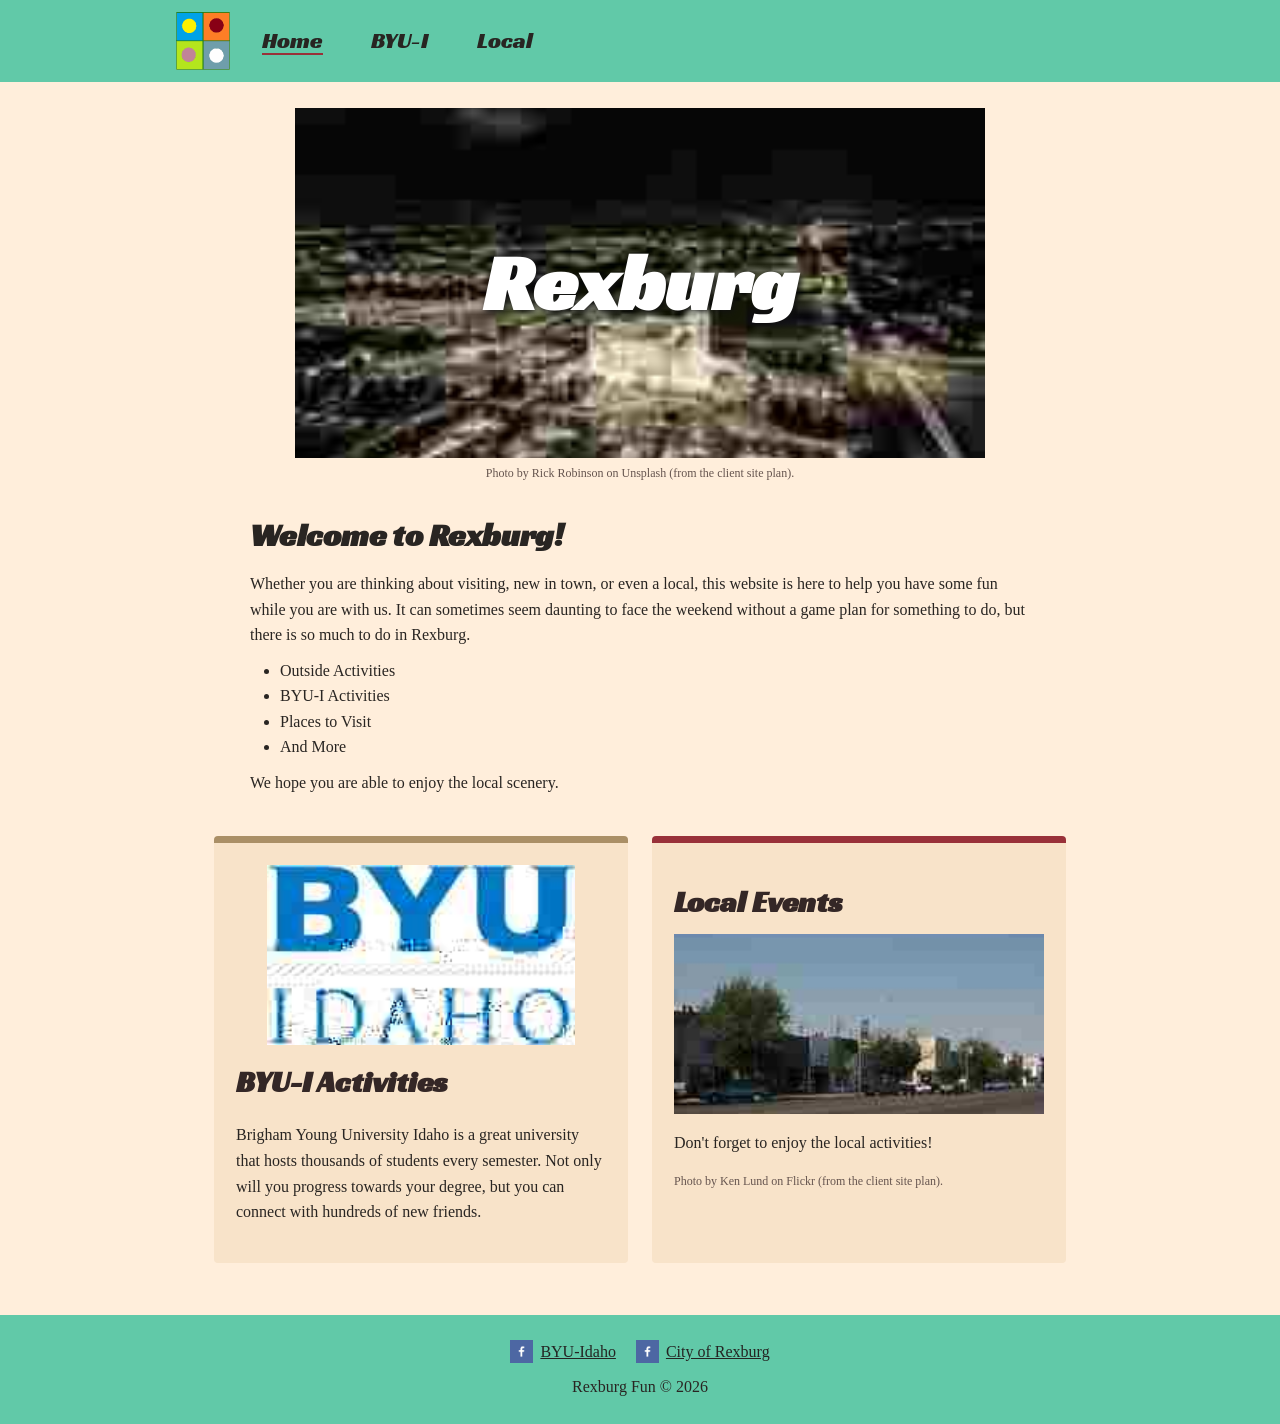
==== prall/index.html @ d76f81bf "Build Rexburg Fun homepage and linked pages from client site plan" ====
<!DOCTYPE html>
<html lang="en">
<head><meta charset="UTF-8"><meta name="viewport" content="width=device-width, initial-scale=1.0"><meta name="description" content="Find fun things to do in Rexburg, Idaho, including BYU-Idaho activities and local events."><title>Home | Rexburg Fun</title><link rel="stylesheet" href="styles.css"></head>
<body><header><nav class="navigation" aria-label="Main navigation">
  <a class="logo-link" href="index.html" aria-label="Rexburg Fun home"><img src="images/logo.png" alt="Rexburg Fun four-color logo" class="logo"></a>
  <div class="nav-links">
  <a href="index.html" aria-current="page">Home</a>
  <a href="byui.html">BYU-I</a>
  <a href="local.html">Local</a></div>
</nav></header><main>
  <section class="hero" aria-label="Rexburg at night">
    <img src="images/rexburg-night.jpg" alt="Rexburg Idaho Temple and city lights at night" width="220" height="165">
    <h1><a href="https://www.rexburg.org/" target="_blank" rel="noopener noreferrer">Rexburg</a></h1>
  </section>
  <p class="photo-credit centered">Photo by Rick Robinson on Unsplash (from the client site plan).</p>
  <section class="welcome">
    <h2>Welcome to Rexburg!</h2>
    <p>Whether you are thinking about visiting, new in town, or even a local, this website is here to help you have some fun while you are with us. It can sometimes seem daunting to face the weekend without a game plan for something to do, but there is so much to do in Rexburg.</p>
    <ul><li>Outside Activities</li><li>BYU-I Activities</li><li>Places to Visit</li><li>And More</li></ul>
    <p>We hope you are able to enjoy the local scenery.</p>
  </section>
  <section class="feature-grid" aria-label="Explore activities">
    <article class="feature feature-byui">
      <a href="https://www.byui.edu/calendar/" target="_blank" rel="noopener noreferrer" class="feature-image-link"><img src="images/byui-logo.jpg" alt="Brigham Young University-Idaho logo" width="200" height="117"></a>
      <h2><a href="byui.html">BYU-I Activities</a></h2>
      <p>Brigham Young University Idaho is a great university that hosts thousands of students every semester. Not only will you progress towards your degree, but you can connect with hundreds of new friends.</p>
    </article>
    <article class="feature feature-local">
      <h2><a href="local.html">Local Events</a></h2>
      <a href="local.html" class="feature-image-link"><img src="images/rexburg-downtown.jpg" alt="Downtown Rexburg shops and street" width="230" height="173"></a>
      <p>Don't forget to enjoy the local activities!</p>
      <p class="photo-credit">Photo by Ken Lund on Flickr (from the client site plan).</p>
    </article>
  </section></main><footer><div class="footer-social">
  <a href="https://www.facebook.com/BYUID/" target="_blank" rel="noopener noreferrer"><img src="images/facebook-icon.png" alt="">BYU-Idaho</a>
  <a href="https://www.facebook.com/CityofRexburg/" target="_blank" rel="noopener noreferrer"><img src="images/facebook-icon.png" alt="">City of Rexburg</a>
</div><p>Rexburg Fun &copy; 2026</p></footer></body></html>
---- prall/styles.css ----
@import url('https://fonts.googleapis.com/css2?family=Racing+Sans+One&display=swap');
:root { --primary:#FFEEDB; --secondary:#AA8F66; --accent-one:#61C9A8; --accent-two:#993139; }
* { box-sizing:border-box; }
body { margin:0; background:var(--primary); color:#292522; font-family:Georgia,serif; line-height:1.6; }
h1,h2,nav { font-family:'Racing Sans One',Georgia,serif; }
a { color:#76272e; } a:hover { text-decoration:underline; }
a:focus-visible { outline:3px solid #993139; outline-offset:3px; }
header,footer { background:var(--accent-one); }
.navigation { max-width:980px; margin:auto; min-height:82px; display:flex; align-items:center; gap:30px; padding:10px 24px; }
.logo { width:58px; height:58px; object-fit:contain; display:block; }
.nav-links { display:flex; gap:48px; flex-wrap:wrap; }
.nav-links a { color:#282522; font-size:1.45rem; text-decoration:none; }
.nav-links a:hover,.nav-links a[aria-current=page] { text-decoration:underline; text-decoration-color:var(--accent-two); text-underline-offset:5px; }
main { max-width:900px; margin:auto; padding:26px 24px 52px; }
.hero { position:relative; max-width:690px; margin:0 auto; }
.hero img { width:100%; height:350px; display:block; object-fit:cover; }
.hero h1 { position:absolute; inset:0; margin:0; display:flex; align-items:center; justify-content:center; font-size:clamp(3rem,8vw,5rem); text-shadow:2px 2px 7px #111; }
.hero h1 a { color:#fff; text-decoration:none; } .hero h1 a:hover { text-decoration:underline; }
.photo-credit { font-size:.75rem; color:#66554f; }
.photo-credit.centered { text-align:center; margin:6px auto 25px; }
.welcome { max-width:780px; margin:18px auto 40px; }
.welcome h2 { font-size:2rem; margin-bottom:8px; }
.welcome p { margin:10px 0; }
.welcome ul { margin:10px 0; padding-left:30px; }
.feature-grid { display:grid; grid-template-columns:1fr 1fr; gap:24px; align-items:stretch; }
.feature { padding:22px; background:#f8e3c9; border-radius:4px; }
.feature-byui { border-top:7px solid var(--secondary); }
.feature-local { border-top:7px solid var(--accent-two); }
.feature h2 { margin:13px 0 8px; font-size:1.9rem; }
.feature h2 a { color:#342726; text-decoration:none; } .feature h2 a:hover { text-decoration:underline; }
.feature img { display:block; width:100%; height:180px; object-fit:contain; }
.feature-local img { object-fit:cover; }
.feature .photo-credit { margin:10px 0 0; }
.page-title { font-size:clamp(2rem,6vw,3rem); margin:10px 0 15px; text-align:center; }
.intro { font-size:1.05rem; }
.events-table { border-collapse:collapse; width:min(600px,100%); margin:25px auto 35px; }
.events-table caption { font-size:.9rem; margin-bottom:8px; color:#554b43; }
.events-table th,.events-table td { border:1px solid #968b7e; padding:9px 12px; text-align:left; }
.events-table th { background:var(--secondary); }
.events-table td { background:#fffaf3; }
.activity-grid { display:grid; grid-template-columns:1fr 1fr; gap:20px; margin-top:25px; }
.activity-card { padding:18px 22px; border-radius:3px; }
.activity-card:first-child { grid-column:2; }
.activity-card:nth-child(2) { grid-row:2; }
.activity-card:nth-child(3) { grid-column:2; grid-row:2; }
.activity-card h2 { margin-top:0; }
.accent-two { border-top:7px solid var(--accent-two); background:#f5d8d7; }
.accent-one { border-top:7px solid var(--accent-one); background:#d6f2e9; }
.crossroads,.idaho-falls { display:flex; gap:22px; align-items:center; background:#e2d1b5; margin-top:28px; padding:18px; }
.crossroads img,.idaho-falls img { width:180px; max-width:40%; object-fit:contain; }
.local-grid { display:grid; grid-template-columns:1fr 1fr; gap:25px; margin:26px 0; }
.local-grid h2,.food-section h2 { margin:0 0 7px; }
.plain-list { list-style:none; margin:0; padding:0; }
.food-section { padding:18px; background:#f8e3c9; }
.food-columns { display:grid; grid-template-columns:1fr 1fr; gap:18px; }
.idaho-falls { background:#d6f2e9; }
footer { padding:24px; text-align:center; }
.footer-social { display:flex; justify-content:center; flex-wrap:wrap; gap:20px; }
.footer-social a { display:flex; align-items:center; gap:7px; color:#242422; }
.footer-social img { width:23px; height:23px; object-fit:contain; }
footer p { margin:10px 0 0; }
@media(max-width:600px) {
 .navigation { flex-direction:column; gap:5px; }
 .nav-links { justify-content:center; gap:28px; }
 .feature-grid,.activity-grid,.local-grid,.food-columns { grid-template-columns:1fr; }
 .activity-card:first-child,.activity-card:nth-child(2),.activity-card:nth-child(3) { grid-column:auto; grid-row:auto; }
 .hero img { height:230px; }
 .crossroads,.idaho-falls { flex-direction:column; }
 .crossroads img,.idaho-falls img { max-width:100%; }
}
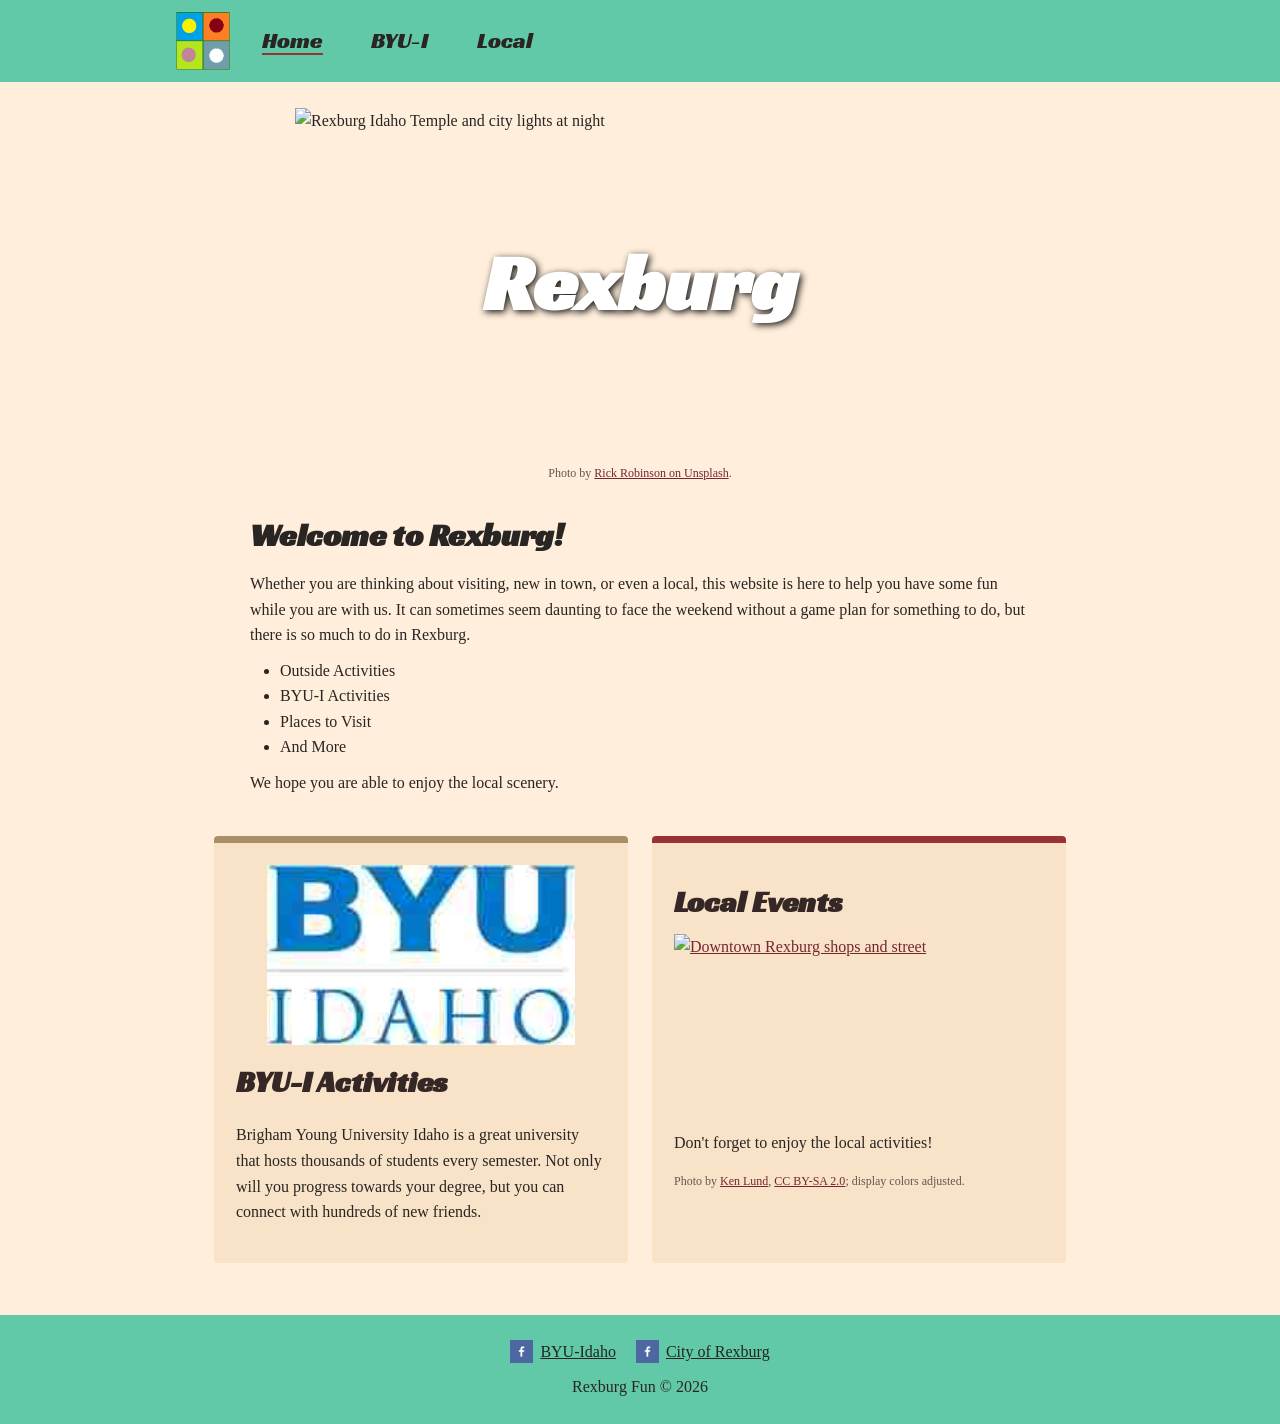
==== commit f8f1861b: "Use crisp original photos and improve visual presentation on Rexburg Fun" ====
--- a/prall/index.html
+++ b/prall/index.html
@@ -9,10 +9,10 @@
   <a href="local.html">Local</a></div>
 </nav></header><main>
   <section class="hero" aria-label="Rexburg at night">
-    <img src="images/rexburg-night.jpg" alt="Rexburg Idaho Temple and city lights at night" width="220" height="165">
+    <img src="https://images.unsplash.com/photo-1679323215742-609e6453a343?auto=format&fit=crop&w=1600&q=86" alt="Rexburg Idaho Temple and city lights at night" width="220" height="165">
     <h1><a href="https://www.rexburg.org/" target="_blank" rel="noopener noreferrer">Rexburg</a></h1>
   </section>
-  <p class="photo-credit centered">Photo by Rick Robinson on Unsplash (from the client site plan).</p>
+  <p class="photo-credit centered">Photo by <a href="https://unsplash.com/photos/an-aerial-view-of-a-city-at-night-95M9KXPsAkI" target="_blank" rel="noopener noreferrer">Rick Robinson on Unsplash</a>.</p>
   <section class="welcome">
     <h2>Welcome to Rexburg!</h2>
     <p>Whether you are thinking about visiting, new in town, or even a local, this website is here to help you have some fun while you are with us. It can sometimes seem daunting to face the weekend without a game plan for something to do, but there is so much to do in Rexburg.</p>
@@ -27,9 +27,9 @@
     </article>
     <article class="feature feature-local">
       <h2><a href="local.html">Local Events</a></h2>
-      <a href="local.html" class="feature-image-link"><img src="images/rexburg-downtown.jpg" alt="Downtown Rexburg shops and street" width="230" height="173"></a>
+      <a href="local.html" class="feature-image-link"><img src="https://upload.wikimedia.org/wikipedia/commons/e/ea/Rexburg%2C_Idaho_%281164625661%29.jpg" alt="Downtown Rexburg shops and street" width="230" height="173"></a>
       <p>Don't forget to enjoy the local activities!</p>
-      <p class="photo-credit">Photo by Ken Lund on Flickr (from the client site plan).</p>
+      <p class="photo-credit">Photo by <a href="https://commons.wikimedia.org/wiki/File:Rexburg,_Idaho_(1164625661).jpg" target="_blank" rel="noopener noreferrer">Ken Lund</a>, <a href="https://creativecommons.org/licenses/by-sa/2.0/" target="_blank" rel="noopener noreferrer">CC BY-SA 2.0</a>; display colors adjusted.</p>
     </article>
   </section></main><footer><div class="footer-social">
   <a href="https://www.facebook.com/BYUID/" target="_blank" rel="noopener noreferrer"><img src="images/facebook-icon.png" alt="">BYU-Idaho</a>
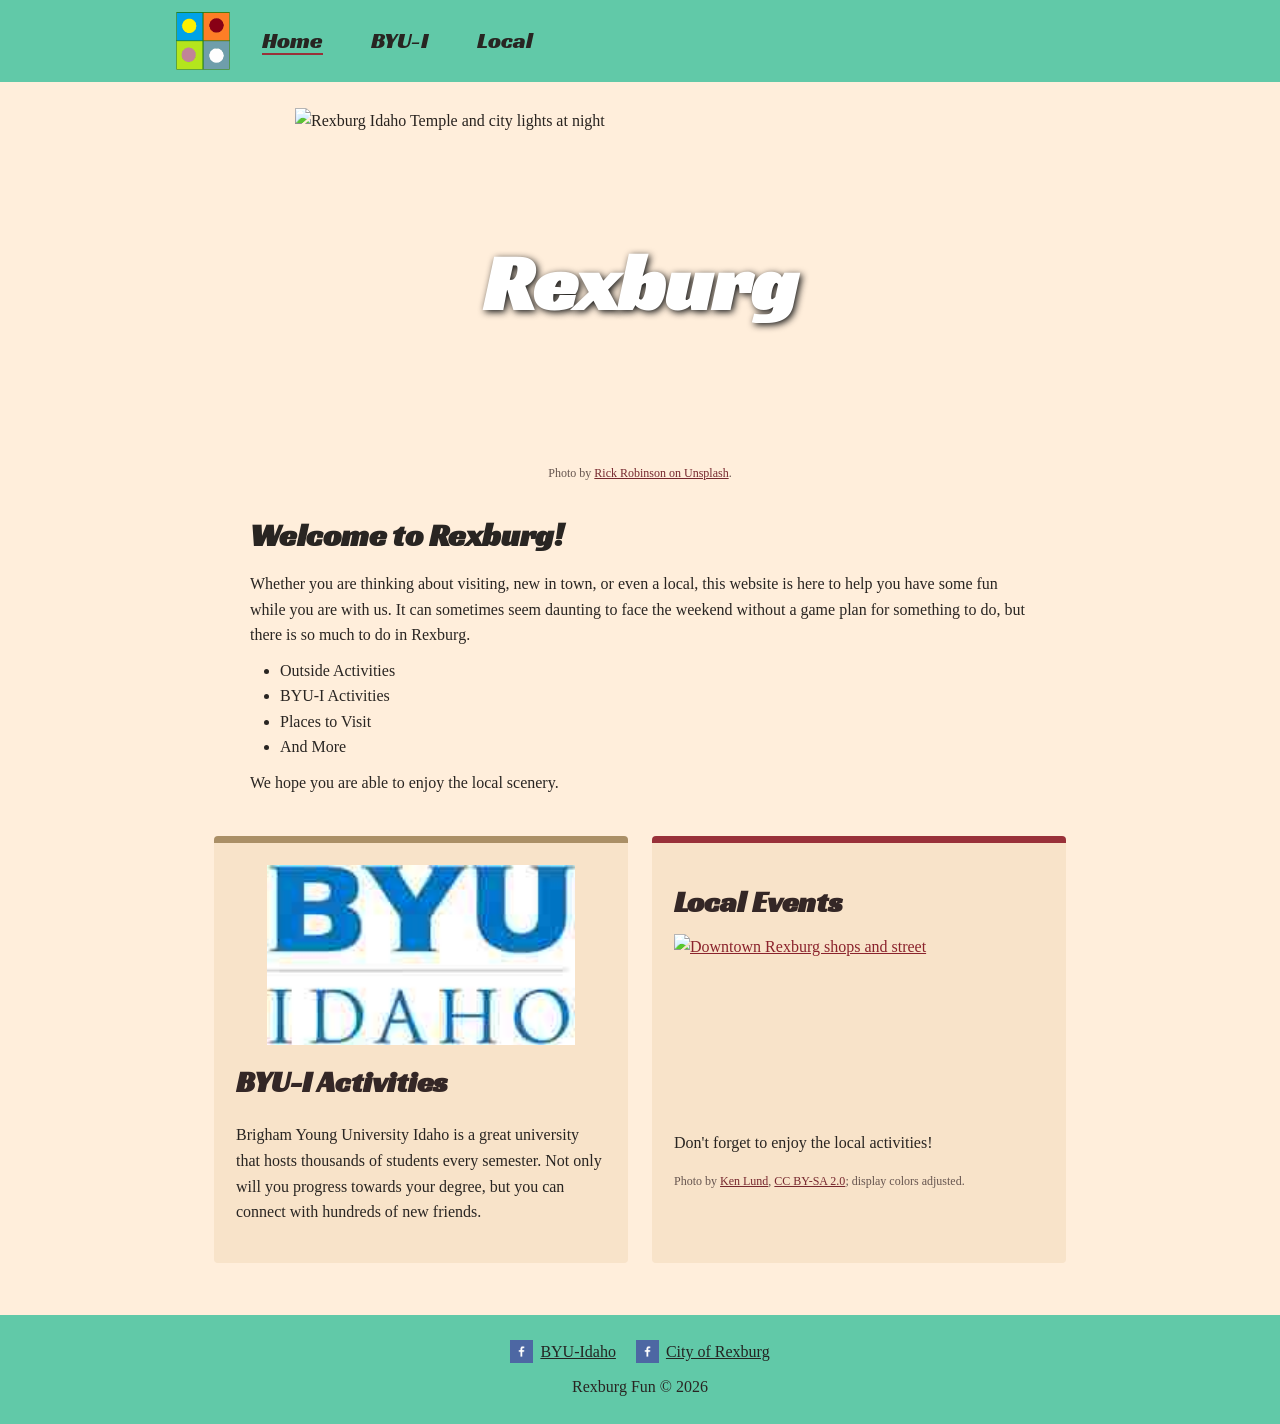
==== commit 30897ac7: "Finalize photo URLs and attribution for client website" ====
--- a/prall/index.html
+++ b/prall/index.html
@@ -9,7 +9,7 @@
   <a href="local.html">Local</a></div>
 </nav></header><main>
   <section class="hero" aria-label="Rexburg at night">
-    <img src="https://images.unsplash.com/photo-1679323215742-609e6453a343?auto=format&fit=crop&w=1600&q=86" alt="Rexburg Idaho Temple and city lights at night" width="220" height="165">
+    <img src="https://images.unsplash.com/photo-1679323215742-609e6453a343?auto=format&amp;fit=crop&amp;w=1600&amp;q=86" alt="Rexburg Idaho Temple and city lights at night" width="220" height="165">
     <h1><a href="https://www.rexburg.org/" target="_blank" rel="noopener noreferrer">Rexburg</a></h1>
   </section>
   <p class="photo-credit centered">Photo by <a href="https://unsplash.com/photos/an-aerial-view-of-a-city-at-night-95M9KXPsAkI" target="_blank" rel="noopener noreferrer">Rick Robinson on Unsplash</a>.</p>
--- a/prall/styles.css
+++ b/prall/styles.css
@@ -67,4 +67,7 @@
  .hero img { height:230px; }
  .crossroads,.idaho-falls { flex-direction:column; }
  .crossroads img,.idaho-falls img { max-width:100%; }
-}+}
+/* Sharper original-resolution photos with gentle in-browser corrections */
+.hero img { filter:brightness(1.09) contrast(1.06) saturate(1.05); object-position:center 57%; }
+.feature-local img,.idaho-falls img { filter:brightness(1.10) contrast(1.06) saturate(1.13); }
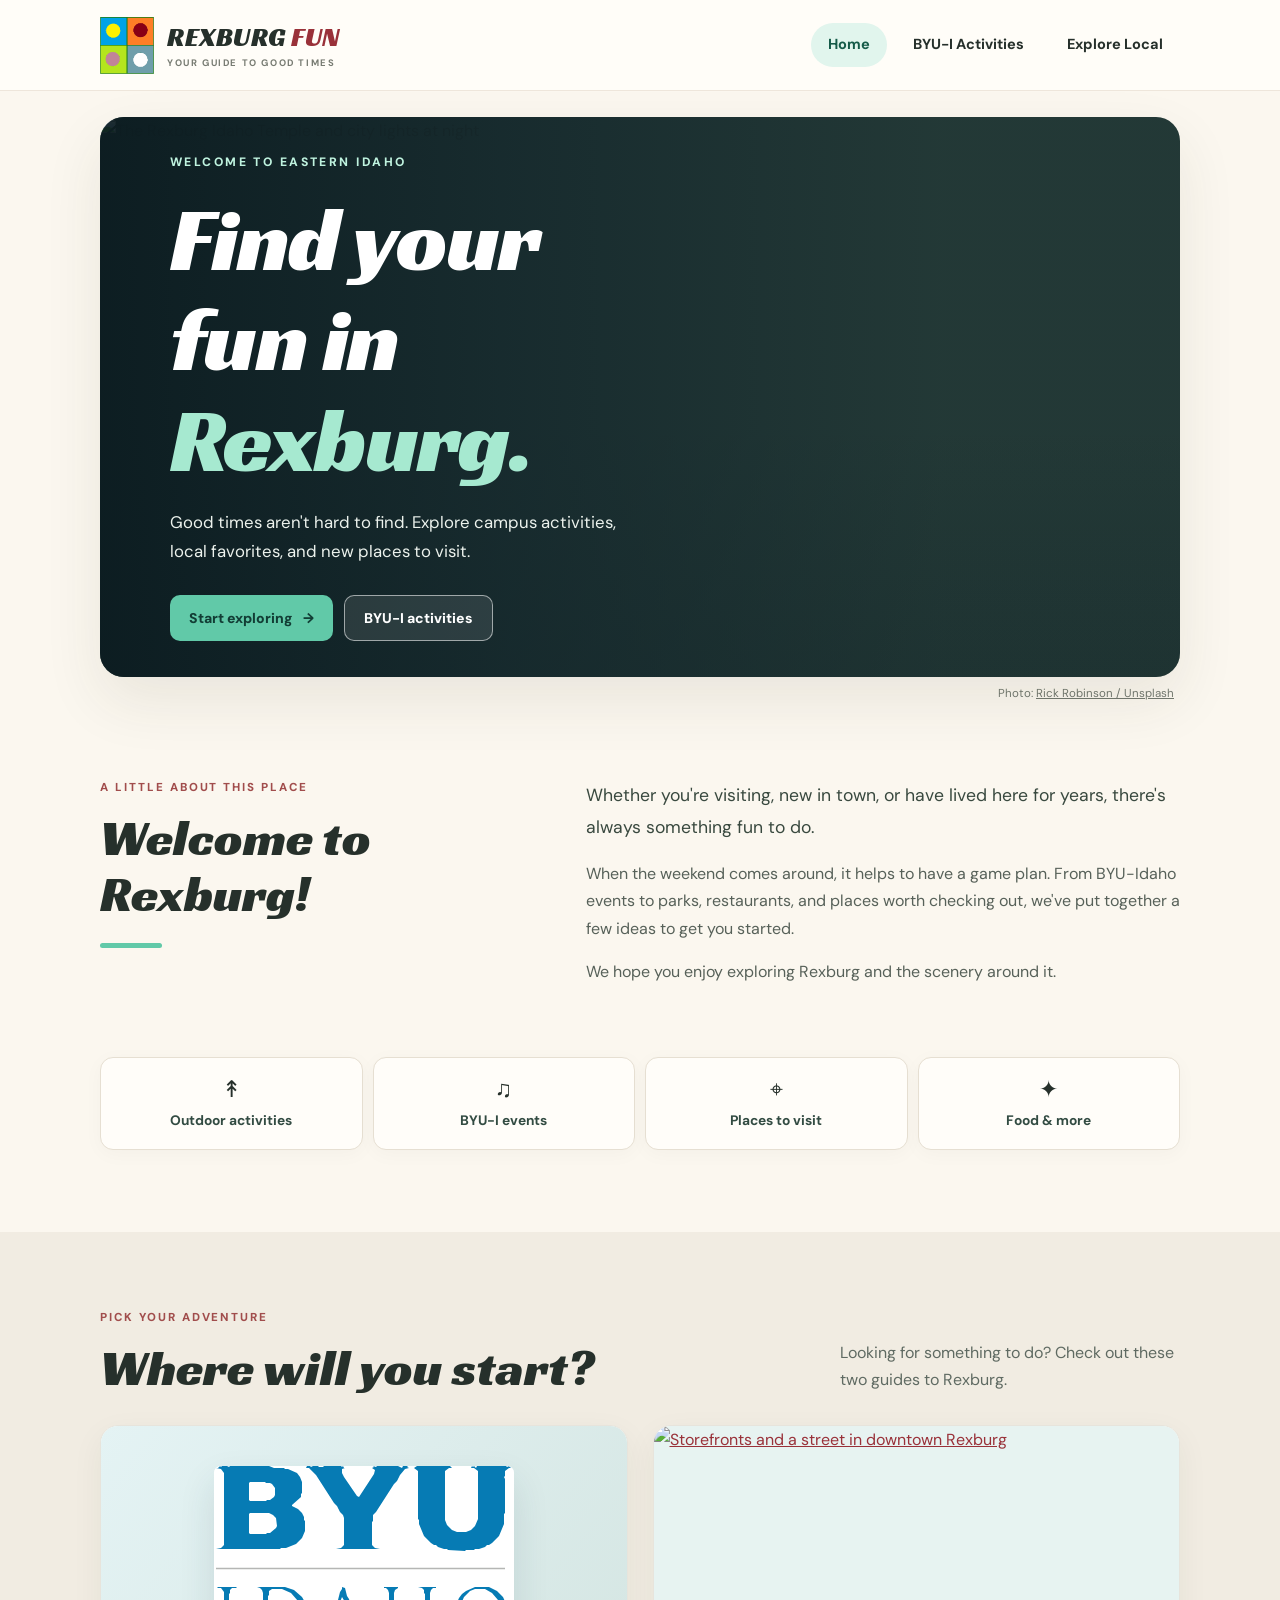
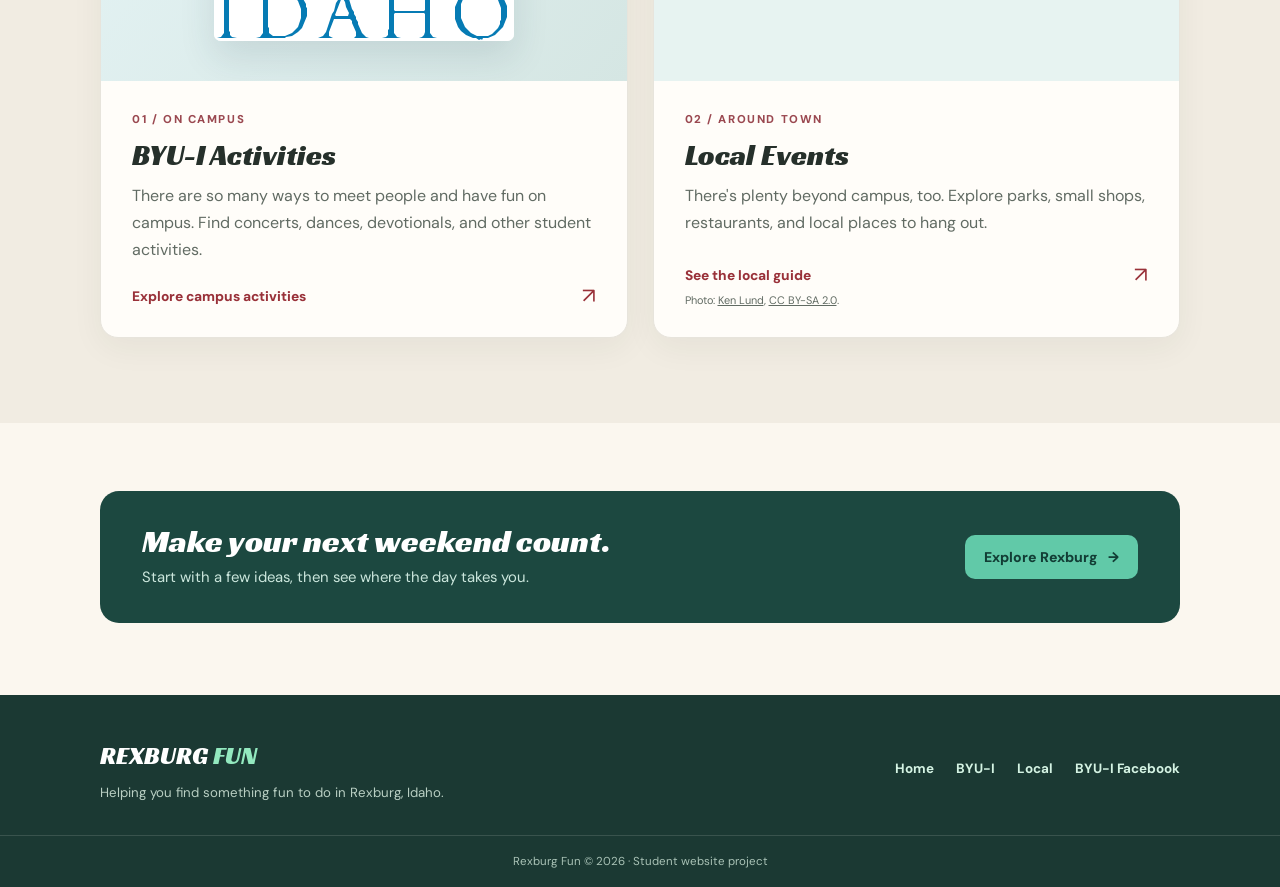
==== commit eb85700f: "Polish Rexburg Fun design and add scalable high-quality BYU-Idaho logo" ====
--- a/prall/index.html
+++ b/prall/index.html
@@ -1,37 +1,53 @@
-<!DOCTYPE html>
-<html lang="en">
-<head><meta charset="UTF-8"><meta name="viewport" content="width=device-width, initial-scale=1.0"><meta name="description" content="Find fun things to do in Rexburg, Idaho, including BYU-Idaho activities and local events."><title>Home | Rexburg Fun</title><link rel="stylesheet" href="styles.css"></head>
-<body><header><nav class="navigation" aria-label="Main navigation">
-  <a class="logo-link" href="index.html" aria-label="Rexburg Fun home"><img src="images/logo.png" alt="Rexburg Fun four-color logo" class="logo"></a>
-  <div class="nav-links">
-  <a href="index.html" aria-current="page">Home</a>
-  <a href="byui.html">BYU-I</a>
-  <a href="local.html">Local</a></div>
-</nav></header><main>
-  <section class="hero" aria-label="Rexburg at night">
-    <img src="https://images.unsplash.com/photo-1679323215742-609e6453a343?auto=format&amp;fit=crop&amp;w=1600&amp;q=86" alt="Rexburg Idaho Temple and city lights at night" width="220" height="165">
-    <h1><a href="https://www.rexburg.org/" target="_blank" rel="noopener noreferrer">Rexburg</a></h1>
-  </section>
-  <p class="photo-credit centered">Photo by <a href="https://unsplash.com/photos/an-aerial-view-of-a-city-at-night-95M9KXPsAkI" target="_blank" rel="noopener noreferrer">Rick Robinson on Unsplash</a>.</p>
-  <section class="welcome">
-    <h2>Welcome to Rexburg!</h2>
-    <p>Whether you are thinking about visiting, new in town, or even a local, this website is here to help you have some fun while you are with us. It can sometimes seem daunting to face the weekend without a game plan for something to do, but there is so much to do in Rexburg.</p>
-    <ul><li>Outside Activities</li><li>BYU-I Activities</li><li>Places to Visit</li><li>And More</li></ul>
-    <p>We hope you are able to enjoy the local scenery.</p>
-  </section>
-  <section class="feature-grid" aria-label="Explore activities">
-    <article class="feature feature-byui">
-      <a href="https://www.byui.edu/calendar/" target="_blank" rel="noopener noreferrer" class="feature-image-link"><img src="images/byui-logo.jpg" alt="Brigham Young University-Idaho logo" width="200" height="117"></a>
-      <h2><a href="byui.html">BYU-I Activities</a></h2>
-      <p>Brigham Young University Idaho is a great university that hosts thousands of students every semester. Not only will you progress towards your degree, but you can connect with hundreds of new friends.</p>
-    </article>
-    <article class="feature feature-local">
-      <h2><a href="local.html">Local Events</a></h2>
-      <a href="local.html" class="feature-image-link"><img src="https://upload.wikimedia.org/wikipedia/commons/e/ea/Rexburg%2C_Idaho_%281164625661%29.jpg" alt="Downtown Rexburg shops and street" width="230" height="173"></a>
-      <p>Don't forget to enjoy the local activities!</p>
-      <p class="photo-credit">Photo by <a href="https://commons.wikimedia.org/wiki/File:Rexburg,_Idaho_(1164625661).jpg" target="_blank" rel="noopener noreferrer">Ken Lund</a>, <a href="https://creativecommons.org/licenses/by-sa/2.0/" target="_blank" rel="noopener noreferrer">CC BY-SA 2.0</a>; display colors adjusted.</p>
-    </article>
-  </section></main><footer><div class="footer-social">
-  <a href="https://www.facebook.com/BYUID/" target="_blank" rel="noopener noreferrer"><img src="images/facebook-icon.png" alt="">BYU-Idaho</a>
-  <a href="https://www.facebook.com/CityofRexburg/" target="_blank" rel="noopener noreferrer"><img src="images/facebook-icon.png" alt="">City of Rexburg</a>
-</div><p>Rexburg Fun &copy; 2026</p></footer></body></html>+<!doctype html>
+<html lang="en"><head>
+<meta charset="utf-8"><meta name="viewport" content="width=device-width, initial-scale=1">
+<meta name="description" content="Find fun things to do in Rexburg, Idaho: BYU-Idaho activities, places to visit, and local events.">
+<title>Home | Rexburg Fun</title>
+<link rel="preconnect" href="https://fonts.googleapis.com"><link rel="preconnect" href="https://fonts.gstatic.com" crossorigin>
+<link rel="stylesheet" href="styles.css"></head><body><header class="site-header"><div class="navigation">
+<a class="brand" href="index.html" aria-label="Rexburg Fun home">
+<img class="logo" src="images/logo.png" alt="" width="54" height="57">
+<span class="brand-text"><span class="wordmark">REXBURG <span>FUN</span></span><span class="tagline">YOUR GUIDE TO GOOD TIMES</span></span></a>
+<nav class="nav-links" aria-label="Main navigation">
+<a href="index.html" aria-current="page">Home</a>
+<a href="byui.html">BYU-I Activities</a>
+<a href="local.html">Explore Local</a>
+</nav></div></header>
+<main><div class="container home-hero-wrap">
+<section class="hero" aria-labelledby="hero-heading">
+<img class="hero-photo" src="https://images.unsplash.com/photo-1679323215742-609e6453a343?auto=format&amp;fit=crop&amp;w=1800&amp;q=90" alt="The Rexburg Idaho Temple and city lights at night" width="1200" height="720" fetchpriority="high">
+<div class="hero-shade"></div>
+<div class="hero-content"><span class="eyebrow">Welcome to eastern Idaho</span>
+<h1 id="hero-heading">Find your fun in <em>Rexburg.</em></h1>
+<p>Good times aren't hard to find. Explore campus activities, local favorites, and new places to visit.</p>
+<div class="button-row"><a class="button button-primary" href="#explore">Start exploring <span aria-hidden="true">→</span></a><a class="button button-outline" href="byui.html">BYU-I activities</a></div>
+</div></section>
+<p class="photo-credit hero-credit">Photo: <a href="https://unsplash.com/photos/an-aerial-view-of-a-city-at-night-95M9KXPsAkI" target="_blank" rel="noopener noreferrer">Rick Robinson / Unsplash</a></p>
+</div>
+<section class="container welcome" aria-labelledby="welcome-heading">
+<div><span class="section-kicker">A little about this place</span><h2 id="welcome-heading">Welcome to Rexburg!</h2><div class="accent-line" aria-hidden="true"></div></div>
+<div><p class="lead">Whether you're visiting, new in town, or have lived here for years, there's always something fun to do.</p><p>When the weekend comes around, it helps to have a game plan. From BYU-Idaho events to parks, restaurants, and places worth checking out, we've put together a few ideas to get you started.</p><p>We hope you enjoy exploring Rexburg and the scenery around it.</p></div>
+</section>
+<div class="container"><div class="discovery-strip" aria-label="Things to discover">
+<div class="discovery"><span class="discovery-icon" aria-hidden="true">↟</span><strong>Outdoor activities</strong></div>
+<div class="discovery"><span class="discovery-icon" aria-hidden="true">♫</span><strong>BYU-I events</strong></div>
+<div class="discovery"><span class="discovery-icon" aria-hidden="true">⌖</span><strong>Places to visit</strong></div>
+<div class="discovery"><span class="discovery-icon" aria-hidden="true">✦</span><strong>Food &amp; more</strong></div>
+</div></div>
+<section class="explore-section" id="explore" aria-labelledby="explore-heading"><div class="container">
+<div class="section-head"><div><span class="section-kicker">Pick your adventure</span><h2 id="explore-heading">Where will you start?</h2></div><p>Looking for something to do? Check out these two guides to Rexburg.</p></div>
+<div class="feature-grid">
+<article class="feature feature-byui">
+<a class="feature-image-link" href="byui.html" aria-label="Explore BYU-Idaho activities"><img src="images/byui-logo-sharp.svg" alt="BYU–Idaho logo in blue lettering" width="300" height="175" loading="lazy"></a>
+<div class="feature-copy"><span class="feature-label">01 / On campus</span><h3><a href="byui.html">BYU-I Activities</a></h3><p>There are so many ways to meet people and have fun on campus. Find concerts, dances, devotionals, and other student activities.</p><div class="feature-bottom"><a class="text-link" href="byui.html">Explore campus activities</a><span class="arrow" aria-hidden="true">↗</span></div></div>
+</article>
+<article class="feature feature-local">
+<a class="feature-image-link" href="local.html" aria-label="Explore local Rexburg activities"><img src="https://upload.wikimedia.org/wikipedia/commons/e/ea/Rexburg%2C_Idaho_%281164625661%29.jpg" alt="Storefronts and a street in downtown Rexburg" width="800" height="530" loading="lazy"></a>
+<div class="feature-copy"><span class="feature-label">02 / Around town</span><h3><a href="local.html">Local Events</a></h3><p>There's plenty beyond campus, too. Explore parks, small shops, restaurants, and local places to hang out.</p><div class="feature-bottom"><a class="text-link" href="local.html">See the local guide</a><span class="arrow" aria-hidden="true">↗</span></div><p class="photo-credit">Photo: <a href="https://commons.wikimedia.org/wiki/File:Rexburg,_Idaho_(1164625661).jpg" target="_blank" rel="noopener noreferrer">Ken Lund</a>, <a href="https://creativecommons.org/licenses/by-sa/2.0/" target="_blank" rel="noopener noreferrer">CC BY-SA 2.0</a>.</p></div>
+</article>
+</div></div></section>
+<div class="container end-banner"><div class="banner"><div><h2>Make your next weekend count.</h2><p>Start with a few ideas, then see where the day takes you.</p></div><a class="button button-primary" href="local.html">Explore Rexburg <span aria-hidden="true">→</span></a></div></div>
+</main><footer class="site-footer"><div class="footer-inner">
+<div><div class="footer-brand">REXBURG <span>FUN</span></div><p>Helping you find something fun to do in Rexburg, Idaho.</p></div>
+<div class="footer-links"><a href="index.html">Home</a><a href="byui.html">BYU-I</a><a href="local.html">Local</a><a href="https://www.facebook.com/BYUID/" target="_blank" rel="noopener noreferrer">BYU-I Facebook</a></div>
+</div><div class="footer-bottom">Rexburg Fun &copy; 2026 &middot; Student website project</div></footer></body></html>
--- a/prall/styles.css
+++ b/prall/styles.css
@@ -1,73 +1,193 @@
-@import url('https://fonts.googleapis.com/css2?family=Racing+Sans+One&display=swap');
-:root { --primary:#FFEEDB; --secondary:#AA8F66; --accent-one:#61C9A8; --accent-two:#993139; }
-* { box-sizing:border-box; }
-body { margin:0; background:var(--primary); color:#292522; font-family:Georgia,serif; line-height:1.6; }
-h1,h2,nav { font-family:'Racing Sans One',Georgia,serif; }
-a { color:#76272e; } a:hover { text-decoration:underline; }
-a:focus-visible { outline:3px solid #993139; outline-offset:3px; }
-header,footer { background:var(--accent-one); }
-.navigation { max-width:980px; margin:auto; min-height:82px; display:flex; align-items:center; gap:30px; padding:10px 24px; }
-.logo { width:58px; height:58px; object-fit:contain; display:block; }
-.nav-links { display:flex; gap:48px; flex-wrap:wrap; }
-.nav-links a { color:#282522; font-size:1.45rem; text-decoration:none; }
-.nav-links a:hover,.nav-links a[aria-current=page] { text-decoration:underline; text-decoration-color:var(--accent-two); text-underline-offset:5px; }
-main { max-width:900px; margin:auto; padding:26px 24px 52px; }
-.hero { position:relative; max-width:690px; margin:0 auto; }
-.hero img { width:100%; height:350px; display:block; object-fit:cover; }
-.hero h1 { position:absolute; inset:0; margin:0; display:flex; align-items:center; justify-content:center; font-size:clamp(3rem,8vw,5rem); text-shadow:2px 2px 7px #111; }
-.hero h1 a { color:#fff; text-decoration:none; } .hero h1 a:hover { text-decoration:underline; }
-.photo-credit { font-size:.75rem; color:#66554f; }
-.photo-credit.centered { text-align:center; margin:6px auto 25px; }
-.welcome { max-width:780px; margin:18px auto 40px; }
-.welcome h2 { font-size:2rem; margin-bottom:8px; }
-.welcome p { margin:10px 0; }
-.welcome ul { margin:10px 0; padding-left:30px; }
-.feature-grid { display:grid; grid-template-columns:1fr 1fr; gap:24px; align-items:stretch; }
-.feature { padding:22px; background:#f8e3c9; border-radius:4px; }
-.feature-byui { border-top:7px solid var(--secondary); }
-.feature-local { border-top:7px solid var(--accent-two); }
-.feature h2 { margin:13px 0 8px; font-size:1.9rem; }
-.feature h2 a { color:#342726; text-decoration:none; } .feature h2 a:hover { text-decoration:underline; }
-.feature img { display:block; width:100%; height:180px; object-fit:contain; }
-.feature-local img { object-fit:cover; }
-.feature .photo-credit { margin:10px 0 0; }
-.page-title { font-size:clamp(2rem,6vw,3rem); margin:10px 0 15px; text-align:center; }
-.intro { font-size:1.05rem; }
-.events-table { border-collapse:collapse; width:min(600px,100%); margin:25px auto 35px; }
-.events-table caption { font-size:.9rem; margin-bottom:8px; color:#554b43; }
-.events-table th,.events-table td { border:1px solid #968b7e; padding:9px 12px; text-align:left; }
-.events-table th { background:var(--secondary); }
-.events-table td { background:#fffaf3; }
-.activity-grid { display:grid; grid-template-columns:1fr 1fr; gap:20px; margin-top:25px; }
-.activity-card { padding:18px 22px; border-radius:3px; }
-.activity-card:first-child { grid-column:2; }
-.activity-card:nth-child(2) { grid-row:2; }
-.activity-card:nth-child(3) { grid-column:2; grid-row:2; }
-.activity-card h2 { margin-top:0; }
-.accent-two { border-top:7px solid var(--accent-two); background:#f5d8d7; }
-.accent-one { border-top:7px solid var(--accent-one); background:#d6f2e9; }
-.crossroads,.idaho-falls { display:flex; gap:22px; align-items:center; background:#e2d1b5; margin-top:28px; padding:18px; }
-.crossroads img,.idaho-falls img { width:180px; max-width:40%; object-fit:contain; }
-.local-grid { display:grid; grid-template-columns:1fr 1fr; gap:25px; margin:26px 0; }
-.local-grid h2,.food-section h2 { margin:0 0 7px; }
-.plain-list { list-style:none; margin:0; padding:0; }
-.food-section { padding:18px; background:#f8e3c9; }
-.food-columns { display:grid; grid-template-columns:1fr 1fr; gap:18px; }
-.idaho-falls { background:#d6f2e9; }
-footer { padding:24px; text-align:center; }
-.footer-social { display:flex; justify-content:center; flex-wrap:wrap; gap:20px; }
-.footer-social a { display:flex; align-items:center; gap:7px; color:#242422; }
-.footer-social img { width:23px; height:23px; object-fit:contain; }
-footer p { margin:10px 0 0; }
-@media(max-width:600px) {
- .navigation { flex-direction:column; gap:5px; }
- .nav-links { justify-content:center; gap:28px; }
- .feature-grid,.activity-grid,.local-grid,.food-columns { grid-template-columns:1fr; }
- .activity-card:first-child,.activity-card:nth-child(2),.activity-card:nth-child(3) { grid-column:auto; grid-row:auto; }
- .hero img { height:230px; }
- .crossroads,.idaho-falls { flex-direction:column; }
- .crossroads img,.idaho-falls img { max-width:100%; }
+@import url('https://fonts.googleapis.com/css2?family=DM+Sans:wght@400;500;600;700&family=Racing+Sans+One&display=swap');
+:root{--cream:#FFEEDB;--mint:#61C9A8;--rust:#993139;--tan:#AA8F66;--ink:#26302b;--deep:#1c4840;--paper:#fffdf9;--muted:#5f6a62;--border:#e7ddce;--shadow:0 24px 60px rgba(55,58,37,.09)}
+*{box-sizing:border-box}
+html{scroll-behavior:smooth}
+body{margin:0;background:#fbf7ef;color:var(--ink);font:400 16px/1.7 'DM Sans',Arial,sans-serif;-webkit-font-smoothing:antialiased}
+h1,h2,h3,p{margin-top:0}
+h1,h2,h3,.wordmark{font-family:'Racing Sans One','Trebuchet MS',sans-serif;font-weight:400;line-height:1.12}
+h1{font-size:clamp(3.2rem,7vw,6rem);letter-spacing:-.018em}
+h2{font-size:clamp(2.15rem,4.4vw,3.15rem)}
+h3{font-size:1.8rem}
+a{color:var(--rust)}
+a:focus-visible,button:focus-visible{outline:3px solid #127f6c;outline-offset:5px}
+a:hover{color:#6e222b}
+img{max-width:100%}
+.site-header{background:rgba(255,253,249,.97);border-bottom:1px solid #eee6db;position:relative;z-index:10}
+.navigation{max-width:1136px;min-height:90px;padding:13px 28px;margin:auto;display:flex;align-items:center;justify-content:space-between;gap:24px}
+.brand{display:flex;align-items:center;gap:13px;text-decoration:none;color:var(--ink);min-width:0}
+.brand:hover{color:var(--ink)}
+.brand .logo{display:block;width:54px;height:57px;object-fit:contain}
+.brand-text{display:flex;flex-direction:column;line-height:1}
+.wordmark{font-size:1.7rem;letter-spacing:.02em}
+.wordmark span{color:var(--rust)}
+.tagline{color:#777b72;font-size:.59rem;font-weight:700;letter-spacing:.17em;margin-top:6px}
+.nav-links{display:flex;gap:9px;align-items:center}
+.nav-links a{display:inline-block;padding:10px 17px;border-radius:999px;color:var(--ink);font-weight:700;text-decoration:none;font-size:.91rem;transition:background .18s ease,color .18s ease}
+.nav-links a:hover,.nav-links a[aria-current="page"]{background:#e1f5ed;color:#165b49}
+.container{max-width:1136px;margin:auto;padding-left:28px;padding-right:28px}
+main{overflow:hidden}
+.home-hero-wrap{padding-top:26px}
+.hero{height:clamp(435px,51vw,560px);position:relative;isolation:isolate;border-radius:24px;overflow:hidden;background:#273d39;box-shadow:var(--shadow)}
+.hero-photo,.hero-shade{position:absolute;inset:0;width:100%;height:100%;display:block}
+.hero-photo{object-fit:cover;object-position:center 55%;filter:contrast(1.06) saturate(1.08)}
+.hero-shade{background:linear-gradient(90deg,rgba(11,27,32,.93) 0%,rgba(19,38,43,.77) 38%,rgba(16,37,42,.19) 78%),linear-gradient(0deg,rgba(12,27,31,.2),transparent 45%);z-index:1}
+.hero-content{position:relative;z-index:2;height:100%;max-width:630px;display:flex;flex-direction:column;align-items:flex-start;justify-content:center;padding:clamp(28px,5.5vw,70px);color:white}
+.eyebrow{font-size:.76rem;line-height:1.5;letter-spacing:.2em;font-weight:800;text-transform:uppercase;color:#bff3df;display:block;margin-bottom:18px}
+.hero h1{margin-bottom:18px;color:#fff;text-wrap:balance}
+.hero h1 em{font-style:normal;color:#a6e9d0}
+.hero-content>p{max-width:470px;font-size:1.05rem;line-height:1.75;color:#ecf2ed;margin-bottom:28px}
+.button-row{display:flex;gap:11px;flex-wrap:wrap}
+.button{display:inline-flex;justify-content:center;align-items:center;gap:11px;padding:13px 19px;border-radius:10px;font-weight:800;font-size:.88rem;text-decoration:none;line-height:1.3;transition:transform .18s ease,background .18s ease}
+.button:hover{transform:translateY(-2px);text-decoration:none}
+.button-primary{background:var(--mint);color:#123d35}
+.button-primary:hover{background:#7ee4be;color:#123d35}
+.button-outline{color:white;border:1px solid rgba(255,255,255,.55);background:rgba(255,255,255,.1)}
+.button-outline:hover{background:rgba(255,255,255,.23);color:#fff}
+.photo-credit{font-size:.72rem;color:#737970;line-height:1.5}
+.photo-credit a{color:inherit}
+.hero-credit{text-align:right;margin:8px 6px 0}
+.welcome{padding-top:76px;padding-bottom:56px;display:grid;grid-template-columns:.83fr 1.17fr;gap:clamp(26px,5vw,84px)}
+.section-kicker{font-weight:800;text-transform:uppercase;letter-spacing:.17em;color:#a14d4c;font-size:.72rem;display:block;margin-bottom:12px}
+.welcome h2{max-width:430px;margin-bottom:15px}
+.welcome .lead{font-size:1.1rem;line-height:1.82;color:#39493f;margin:1px 0 17px}
+.welcome p{color:#576159;margin-bottom:16px}
+.accent-line{width:62px;height:5px;border-radius:5px;background:var(--mint);margin-top:20px}
+.discovery-strip{display:grid;grid-template-columns:repeat(4,1fr);gap:10px;margin-bottom:82px}
+.discovery{border:1px solid #e6dfd2;background:var(--paper);border-radius:13px;padding:18px 13px 17px;display:flex;flex-direction:column;align-items:center;gap:5px;box-shadow:0 4px 20px rgba(33,44,32,.03)}
+.discovery strong{font-size:.86rem;color:#324b42}
+.discovery .discovery-icon{font-size:1.45rem;line-height:1.2}
+.explore-section{background:#f1ece2;padding:76px 0 85px}
+.section-head{display:flex;justify-content:space-between;gap:25px;align-items:flex-end;margin-bottom:29px}
+.section-head h2{margin:0}
+.section-head p{max-width:340px;margin:0 0 3px;color:var(--muted)}
+.feature-grid{display:grid;grid-template-columns:1fr 1fr;gap:25px}
+.feature{background:var(--paper);border-radius:18px;overflow:hidden;box-shadow:0 10px 32px rgba(32,48,39,.055);border:1px solid #e7e4dc;display:flex;flex-direction:column;transition:transform .2s,box-shadow .2s}
+.feature:hover{transform:translateY(-4px);box-shadow:0 22px 42px rgba(32,48,39,.12)}
+.feature-image-link{height:255px;display:flex;align-items:center;justify-content:center;background:#e7f3f1;overflow:hidden}
+.feature-image-link img{display:block;width:100%;height:100%;object-fit:cover;transition:transform .3s ease}
+.feature:hover .feature-image-link img{transform:scale(1.028)}
+.feature-byui .feature-image-link{background:linear-gradient(130deg,#e4f3f4,#d5e6e3);padding:40px}
+.feature-byui .feature-image-link img{width:min(300px,76%);height:auto;max-height:188px;object-fit:contain;border-radius:7px;box-shadow:0 16px 36px rgba(24,58,73,.12);background:#fff}
+.feature-byui:hover .feature-image-link img{transform:scale(1.015)}
+.feature-copy{display:flex;flex-direction:column;flex:1;padding:29px 31px 28px}
+.feature-label{font-size:.71rem;letter-spacing:.14em;font-weight:800;text-transform:uppercase;color:#9a4850;margin-bottom:9px}
+.feature h3{margin-bottom:11px}
+.feature h3 a{text-decoration:none;color:var(--ink)}
+.feature h3 a:hover{color:var(--rust)}
+.feature p{color:#616b63;margin-bottom:0}
+.feature-bottom{margin-top:auto;padding-top:22px;display:flex;align-items:center;justify-content:space-between;gap:16px}
+.text-link{font-weight:800;font-size:.86rem;text-decoration:none}
+.arrow{font-size:1.35rem;color:var(--rust);line-height:1}
+.feature .photo-credit{font-size:.68rem;margin-top:5px}
+.end-banner{padding-top:68px;padding-bottom:72px}
+.banner{border-radius:19px;padding:33px 42px;display:flex;align-items:center;justify-content:space-between;gap:22px;background:var(--deep);color:#fff}
+.banner h2{margin:0 0 5px;font-size:2rem}
+.banner p{margin:0;color:#cce7dd;font-size:.93rem}
+.banner .button{white-space:nowrap}
+.sub-hero{margin-top:26px;margin-bottom:56px;border-radius:22px;overflow:hidden;display:grid;grid-template-columns:1.2fr .8fr;align-items:center;min-height:325px;color:#fff;background:var(--deep)}
+.sub-hero-copy{padding:49px clamp(26px,5vw,68px)}
+.sub-hero .eyebrow{margin-bottom:12px}
+.sub-hero h1{font-size:clamp(2.8rem,5.5vw,4.35rem);margin:0 0 16px}
+.sub-hero p{max-width:570px;color:#d6e9e0;margin:0}
+.sub-hero-image{height:100%;min-height:300px;background:#b9d9d6;display:flex;align-items:center;justify-content:center;overflow:hidden;padding:38px}
+.sub-hero-image img{display:block;width:min(310px,98%);height:auto;border-radius:6px;background:#fff;box-shadow:0 20px 45px rgba(0,0,0,.13)}
+.sub-hero.local{background:var(--rust)}
+.sub-hero.local .sub-hero-image{padding:0;background:#c0ae9a}
+.sub-hero.local img{width:100%;height:100%;object-fit:cover;border-radius:0;box-shadow:none}
+.sub-hero.local .eyebrow{color:#ffddd2}
+.content-section{padding-bottom:65px}
+.content-section h2{font-size:2.4rem;margin-bottom:8px}
+.content-section>p,.content-intro{max-width:800px;color:#616c63}
+.card-note{display:flex;align-items:flex-start;gap:14px;background:#ecf8f3;border:1px solid #d6eee2;border-radius:12px;padding:15px 19px;margin:22px 0 23px}
+.note-symbol{color:#216c58;font-weight:800;font-size:1.2rem;line-height:1.3}
+.card-note p{margin:0;font-size:.87rem;color:#41685a}
+.events-wrap{border:1px solid var(--border);border-radius:14px;overflow:auto;background:#fff;box-shadow:0 7px 30px rgba(44,48,34,.04)}
+.events-table{width:100%;border-collapse:collapse;text-align:left;min-width:440px}
+.events-table th{background:#e3f3eb;color:#285344;text-transform:uppercase;letter-spacing:.1em;font-size:.76rem;font-weight:800;padding:16px 22px}
+.events-table td{border-top:1px solid #eee9df;padding:15px 22px;vertical-align:top;font-size:.93rem}
+.events-table td:last-child{color:#626c65;width:34%}
+.events-table tbody tr:nth-child(even){background:#fcfaf6}
+.events-wrap caption{position:absolute;clip:rect(0 0 0 0);width:1px;height:1px;overflow:hidden}
+.activity-grid,.local-grid{display:grid;grid-template-columns:repeat(3,1fr);gap:17px}
+.activity-card,.local-card{border:1px solid #e9e2d7;background:var(--paper);border-radius:14px;padding:26px 24px;box-shadow:0 8px 28px rgba(44,48,34,.04)}
+.activity-card::before,.local-card::before{content:"";display:block;width:35px;height:5px;border-radius:3px;background:var(--mint);margin-bottom:19px}
+.activity-card:nth-child(2)::before,.local-card:nth-child(2)::before{background:var(--rust)}
+.activity-card:nth-child(3)::before,.local-card:nth-child(3)::before{background:var(--tan)}
+.activity-card h3,.local-card h3{font-size:1.65rem;margin:0 0 11px}
+.activity-card p,.local-card p,.local-card li{color:#627067;font-size:.9rem;line-height:1.75}
+.activity-card p{margin:0}
+.local-grid{grid-template-columns:repeat(2,1fr)}
+.local-card h3 a{color:var(--ink);text-decoration:none}
+.local-card h3 a:hover{color:var(--rust)}
+.plain-list{list-style:none;margin:0;padding:0}
+.plain-list li{padding:5px 0 5px 19px;position:relative}
+.plain-list li::before{content:"";width:6px;height:6px;border-radius:50%;background:var(--mint);position:absolute;left:0;top:18px}
+.food-section{background:#fffdf8;border:1px solid var(--border);border-radius:15px;padding:30px 35px;margin-top:26px}
+.food-section h2{font-size:2rem}
+.food-columns{display:grid;grid-template-columns:1fr 1fr;gap:25px}
+.info-band{display:grid;grid-template-columns:200px 1fr;gap:28px;align-items:center;background:#e2f2ed;border-radius:17px;padding:26px 30px;margin-bottom:80px}
+.info-band img{width:100%;height:140px;object-fit:contain;border-radius:9px}
+.info-band h2{font-size:2rem;margin-bottom:7px}
+.info-band p{font-size:.93rem;color:#4e685e;margin-bottom:0}
+.info-band .photo-credit{margin-top:10px;font-size:.7rem}
+.section-header-line{padding-top:5px;padding-bottom:24px}
+.section-header-line .section-kicker{margin-bottom:6px}
+.section-header-line p{color:#606c63;max-width:730px}
+.site-footer{background:#1b3933;color:#d9e7df}
+.footer-inner{max-width:1136px;padding:40px 28px 30px;margin:auto;display:flex;flex-wrap:wrap;justify-content:space-between;align-items:center;gap:25px}
+.footer-brand{font-family:'Racing Sans One',sans-serif;font-size:1.55rem;color:#fff}
+.footer-brand span{color:#93e9bf}
+.site-footer p{color:#b9cfc3;margin:5px 0 0;font-size:.83rem}
+.footer-links{display:flex;flex-wrap:wrap;gap:22px}
+.footer-links a{color:#d4f3e3;font-size:.84rem;font-weight:700;text-decoration:none}
+.footer-links a:hover{text-decoration:underline}
+.footer-bottom{border-top:1px solid rgba(255,255,255,.13);padding:16px 28px;text-align:center;font-size:.72rem;color:#a9c2b6}
+@media(max-width:850px){
+ .welcome{grid-template-columns:1fr;gap:14px;padding-top:55px}
+ .welcome h2{max-width:100%}
+ .section-head{align-items:flex-start;flex-direction:column;gap:12px}
+ .sub-hero{grid-template-columns:1fr 0.72fr}
+ .activity-grid{grid-template-columns:1fr 1fr}
+ .activity-card:last-child{grid-column:1/-1}
+ .discovery-strip{margin-bottom:55px}
 }
-/* Sharper original-resolution photos with gentle in-browser corrections */
-.hero img { filter:brightness(1.09) contrast(1.06) saturate(1.05); object-position:center 57%; }
-.feature-local img,.idaho-falls img { filter:brightness(1.10) contrast(1.06) saturate(1.13); }
+@media(max-width:620px){
+ .navigation{padding:13px 18px;flex-wrap:wrap;gap:10px}
+ .brand .logo{height:42px;width:40px}
+ .wordmark{font-size:1.3rem}
+ .tagline{letter-spacing:.1em;font-size:.52rem}
+ .nav-links{width:100%;justify-content:space-between;gap:3px;border-top:1px solid #eee9df;padding-top:8px}
+ .nav-links a{padding:7px 12px;font-size:.83rem}
+ .container{padding-left:16px;padding-right:16px}
+ .home-hero-wrap{padding-top:12px}
+ .hero{height:530px;border-radius:16px}
+ .hero-photo{object-position:63% center}
+ .hero-shade{background:linear-gradient(90deg,rgba(11,27,32,.88),rgba(19,38,43,.44)),linear-gradient(0deg,rgba(12,27,31,.65),transparent)}
+ .hero-content{padding:28px;justify-content:flex-end;padding-bottom:50px}
+ .hero h1{font-size:3.85rem}
+ .hero-content>p{font-size:.92rem}
+ .button{padding:12px 15px;font-size:.81rem}
+ .welcome{padding-top:42px;padding-bottom:32px}
+ .discovery-strip{grid-template-columns:1fr 1fr;gap:9px;margin-bottom:48px}
+ .discovery{padding:14px 7px}
+ .explore-section{padding:55px 0 62px}
+ .feature-grid,.activity-grid,.local-grid,.food-columns{grid-template-columns:1fr}
+ .feature-image-link{height:220px}
+ .feature-copy{padding:24px}
+ .activity-card:last-child{grid-column:auto}
+ .end-banner{padding-top:38px;padding-bottom:46px}
+ .banner{padding:26px;flex-direction:column;align-items:flex-start}
+ .sub-hero,.sub-hero.local{display:flex;flex-direction:column;margin-top:13px;margin-bottom:40px}
+ .sub-hero-copy{padding:32px 26px}
+ .sub-hero-image{width:100%;min-height:200px;padding:26px}
+ .sub-hero.local .sub-hero-image{height:240px}
+ .content-section{padding-bottom:42px}
+ .content-section h2{font-size:2.1rem}
+ .activity-card,.local-card{padding:24px}
+ .info-band{grid-template-columns:1fr;padding:25px;margin-bottom:45px}
+ .info-band img{max-width:210px;justify-self:center}
+ .food-section{padding:23px}
+ .footer-inner{align-items:flex-start;flex-direction:column;padding:31px 19px}
+ .footer-bottom{padding:15px}
+}
+@media(prefers-reduced-motion:reduce){html{scroll-behavior:auto} .button,.feature,.feature-image-link img{transition:none}}
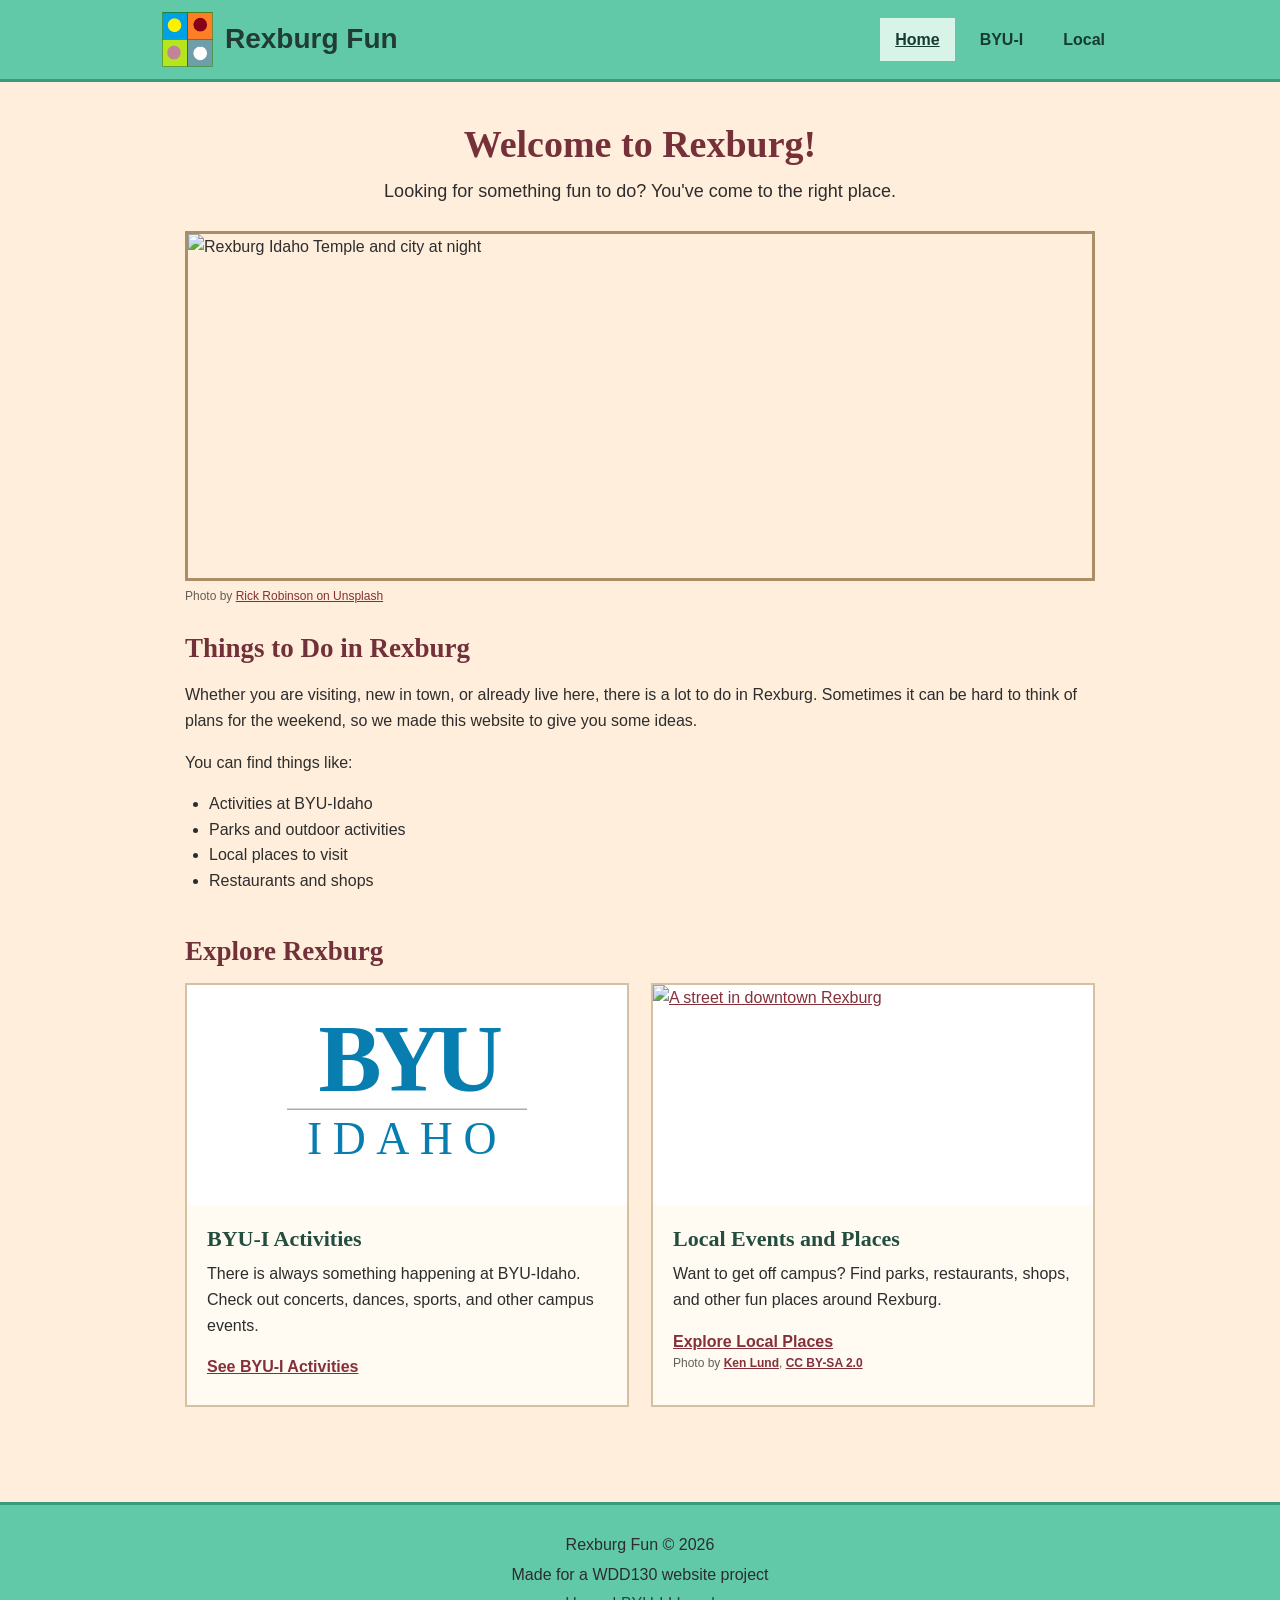
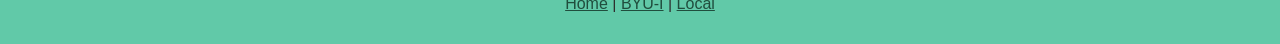
==== commit 277eca0d: "Simplify Rexburg Fun into beginner-friendly WDD130 final project layout" ====
--- a/prall/index.html
+++ b/prall/index.html
@@ -1,53 +1,80 @@
-<!doctype html>
-<html lang="en"><head>
-<meta charset="utf-8"><meta name="viewport" content="width=device-width, initial-scale=1">
-<meta name="description" content="Find fun things to do in Rexburg, Idaho: BYU-Idaho activities, places to visit, and local events.">
-<title>Home | Rexburg Fun</title>
-<link rel="preconnect" href="https://fonts.googleapis.com"><link rel="preconnect" href="https://fonts.gstatic.com" crossorigin>
-<link rel="stylesheet" href="styles.css"></head><body><header class="site-header"><div class="navigation">
-<a class="brand" href="index.html" aria-label="Rexburg Fun home">
-<img class="logo" src="images/logo.png" alt="" width="54" height="57">
-<span class="brand-text"><span class="wordmark">REXBURG <span>FUN</span></span><span class="tagline">YOUR GUIDE TO GOOD TIMES</span></span></a>
-<nav class="nav-links" aria-label="Main navigation">
-<a href="index.html" aria-current="page">Home</a>
-<a href="byui.html">BYU-I Activities</a>
-<a href="local.html">Explore Local</a>
-</nav></div></header>
-<main><div class="container home-hero-wrap">
-<section class="hero" aria-labelledby="hero-heading">
-<img class="hero-photo" src="https://images.unsplash.com/photo-1679323215742-609e6453a343?auto=format&amp;fit=crop&amp;w=1800&amp;q=90" alt="The Rexburg Idaho Temple and city lights at night" width="1200" height="720" fetchpriority="high">
-<div class="hero-shade"></div>
-<div class="hero-content"><span class="eyebrow">Welcome to eastern Idaho</span>
-<h1 id="hero-heading">Find your fun in <em>Rexburg.</em></h1>
-<p>Good times aren't hard to find. Explore campus activities, local favorites, and new places to visit.</p>
-<div class="button-row"><a class="button button-primary" href="#explore">Start exploring <span aria-hidden="true">→</span></a><a class="button button-outline" href="byui.html">BYU-I activities</a></div>
-</div></section>
-<p class="photo-credit hero-credit">Photo: <a href="https://unsplash.com/photos/an-aerial-view-of-a-city-at-night-95M9KXPsAkI" target="_blank" rel="noopener noreferrer">Rick Robinson / Unsplash</a></p>
-</div>
-<section class="container welcome" aria-labelledby="welcome-heading">
-<div><span class="section-kicker">A little about this place</span><h2 id="welcome-heading">Welcome to Rexburg!</h2><div class="accent-line" aria-hidden="true"></div></div>
-<div><p class="lead">Whether you're visiting, new in town, or have lived here for years, there's always something fun to do.</p><p>When the weekend comes around, it helps to have a game plan. From BYU-Idaho events to parks, restaurants, and places worth checking out, we've put together a few ideas to get you started.</p><p>We hope you enjoy exploring Rexburg and the scenery around it.</p></div>
-</section>
-<div class="container"><div class="discovery-strip" aria-label="Things to discover">
-<div class="discovery"><span class="discovery-icon" aria-hidden="true">↟</span><strong>Outdoor activities</strong></div>
-<div class="discovery"><span class="discovery-icon" aria-hidden="true">♫</span><strong>BYU-I events</strong></div>
-<div class="discovery"><span class="discovery-icon" aria-hidden="true">⌖</span><strong>Places to visit</strong></div>
-<div class="discovery"><span class="discovery-icon" aria-hidden="true">✦</span><strong>Food &amp; more</strong></div>
-</div></div>
-<section class="explore-section" id="explore" aria-labelledby="explore-heading"><div class="container">
-<div class="section-head"><div><span class="section-kicker">Pick your adventure</span><h2 id="explore-heading">Where will you start?</h2></div><p>Looking for something to do? Check out these two guides to Rexburg.</p></div>
-<div class="feature-grid">
-<article class="feature feature-byui">
-<a class="feature-image-link" href="byui.html" aria-label="Explore BYU-Idaho activities"><img src="images/byui-logo-sharp.svg" alt="BYU–Idaho logo in blue lettering" width="300" height="175" loading="lazy"></a>
-<div class="feature-copy"><span class="feature-label">01 / On campus</span><h3><a href="byui.html">BYU-I Activities</a></h3><p>There are so many ways to meet people and have fun on campus. Find concerts, dances, devotionals, and other student activities.</p><div class="feature-bottom"><a class="text-link" href="byui.html">Explore campus activities</a><span class="arrow" aria-hidden="true">↗</span></div></div>
-</article>
-<article class="feature feature-local">
-<a class="feature-image-link" href="local.html" aria-label="Explore local Rexburg activities"><img src="https://upload.wikimedia.org/wikipedia/commons/e/ea/Rexburg%2C_Idaho_%281164625661%29.jpg" alt="Storefronts and a street in downtown Rexburg" width="800" height="530" loading="lazy"></a>
-<div class="feature-copy"><span class="feature-label">02 / Around town</span><h3><a href="local.html">Local Events</a></h3><p>There's plenty beyond campus, too. Explore parks, small shops, restaurants, and local places to hang out.</p><div class="feature-bottom"><a class="text-link" href="local.html">See the local guide</a><span class="arrow" aria-hidden="true">↗</span></div><p class="photo-credit">Photo: <a href="https://commons.wikimedia.org/wiki/File:Rexburg,_Idaho_(1164625661).jpg" target="_blank" rel="noopener noreferrer">Ken Lund</a>, <a href="https://creativecommons.org/licenses/by-sa/2.0/" target="_blank" rel="noopener noreferrer">CC BY-SA 2.0</a>.</p></div>
-</article>
-</div></div></section>
-<div class="container end-banner"><div class="banner"><div><h2>Make your next weekend count.</h2><p>Start with a few ideas, then see where the day takes you.</p></div><a class="button button-primary" href="local.html">Explore Rexburg <span aria-hidden="true">→</span></a></div></div>
-</main><footer class="site-footer"><div class="footer-inner">
-<div><div class="footer-brand">REXBURG <span>FUN</span></div><p>Helping you find something fun to do in Rexburg, Idaho.</p></div>
-<div class="footer-links"><a href="index.html">Home</a><a href="byui.html">BYU-I</a><a href="local.html">Local</a><a href="https://www.facebook.com/BYUID/" target="_blank" rel="noopener noreferrer">BYU-I Facebook</a></div>
-</div><div class="footer-bottom">Rexburg Fun &copy; 2026 &middot; Student website project</div></footer></body></html>+<!DOCTYPE html>
+<html lang="en">
+<head>
+  <meta charset="UTF-8">
+  <meta name="viewport" content="width=device-width, initial-scale=1.0">
+  <meta name="description" content="Find fun things to do in Rexburg, Idaho, including BYU-I events and places around town.">
+  <title>Home | Rexburg Fun</title>
+  <link rel="stylesheet" href="styles.css">
+</head>
+<body>
+
+<header>
+  <div class="header-content">
+    <a href="index.html" class="site-name">
+      <img src="images/logo.png" alt="" width="55" height="55">
+      <span>Rexburg Fun</span>
+    </a>
+    <nav aria-label="Main navigation">
+      <a href="index.html" aria-current="page">Home</a>
+      <a href="byui.html">BYU-I</a>
+      <a href="local.html">Local</a>
+    </nav>
+  </div>
+</header>
+
+<main class="page">
+  <h1>Welcome to Rexburg!</h1>
+  <p class="subtitle">Looking for something fun to do? You've come to the right place.</p>
+
+  <img class="hero-image"
+    src="https://images.unsplash.com/photo-1679323215742-609e6453a343?auto=format&amp;fit=crop&amp;w=1500&amp;q=85"
+    alt="Rexburg Idaho Temple and city at night">
+  <p class="photo-credit">Photo by <a href="https://unsplash.com/photos/an-aerial-view-of-a-city-at-night-95M9KXPsAkI" target="_blank" rel="noopener noreferrer">Rick Robinson on Unsplash</a></p>
+
+  <section class="welcome">
+    <h2>Things to Do in Rexburg</h2>
+    <p>Whether you are visiting, new in town, or already live here, there is a lot to do in Rexburg. Sometimes it can be hard to think of plans for the weekend, so we made this website to give you some ideas.</p>
+    <p>You can find things like:</p>
+    <ul>
+      <li>Activities at BYU-Idaho</li>
+      <li>Parks and outdoor activities</li>
+      <li>Local places to visit</li>
+      <li>Restaurants and shops</li>
+    </ul>
+  </section>
+
+  <section class="activities" aria-labelledby="explore-title">
+    <h2 id="explore-title">Explore Rexburg</h2>
+    <div class="card-grid">
+      <article class="card">
+        <a href="byui.html"><img class="byui-image" src="images/byui-logo-sharp.svg" alt="BYU-Idaho logo"></a>
+        <div class="card-text">
+          <h3>BYU-I Activities</h3>
+          <p>There is always something happening at BYU-Idaho. Check out concerts, dances, sports, and other campus events.</p>
+          <a href="byui.html">See BYU-I Activities</a>
+        </div>
+      </article>
+
+      <article class="card">
+        <a href="local.html">
+          <img src="https://upload.wikimedia.org/wikipedia/commons/e/ea/Rexburg%2C_Idaho_%281164625661%29.jpg" alt="A street in downtown Rexburg" loading="lazy">
+        </a>
+        <div class="card-text">
+          <h3>Local Events and Places</h3>
+          <p>Want to get off campus? Find parks, restaurants, shops, and other fun places around Rexburg.</p>
+          <a href="local.html">Explore Local Places</a>
+          <p class="photo-credit">Photo by <a href="https://commons.wikimedia.org/wiki/File:Rexburg,_Idaho_(1164625661).jpg" target="_blank" rel="noopener noreferrer">Ken Lund</a>, <a href="https://creativecommons.org/licenses/by-sa/2.0/" target="_blank" rel="noopener noreferrer">CC BY-SA 2.0</a></p>
+        </div>
+      </article>
+    </div>
+  </section>
+</main>
+
+<footer>
+  <p>Rexburg Fun &copy; 2026</p>
+  <p>Made for a WDD130 website project</p>
+  <p><a href="index.html">Home</a> | <a href="byui.html">BYU-I</a> | <a href="local.html">Local</a></p>
+</footer>
+</body>
+</html>
--- a/prall/styles.css
+++ b/prall/styles.css
@@ -1,193 +1,311 @@
-@import url('https://fonts.googleapis.com/css2?family=DM+Sans:wght@400;500;600;700&family=Racing+Sans+One&display=swap');
-:root{--cream:#FFEEDB;--mint:#61C9A8;--rust:#993139;--tan:#AA8F66;--ink:#26302b;--deep:#1c4840;--paper:#fffdf9;--muted:#5f6a62;--border:#e7ddce;--shadow:0 24px 60px rgba(55,58,37,.09)}
-*{box-sizing:border-box}
-html{scroll-behavior:smooth}
-body{margin:0;background:#fbf7ef;color:var(--ink);font:400 16px/1.7 'DM Sans',Arial,sans-serif;-webkit-font-smoothing:antialiased}
-h1,h2,h3,p{margin-top:0}
-h1,h2,h3,.wordmark{font-family:'Racing Sans One','Trebuchet MS',sans-serif;font-weight:400;line-height:1.12}
-h1{font-size:clamp(3.2rem,7vw,6rem);letter-spacing:-.018em}
-h2{font-size:clamp(2.15rem,4.4vw,3.15rem)}
-h3{font-size:1.8rem}
-a{color:var(--rust)}
-a:focus-visible,button:focus-visible{outline:3px solid #127f6c;outline-offset:5px}
-a:hover{color:#6e222b}
-img{max-width:100%}
-.site-header{background:rgba(255,253,249,.97);border-bottom:1px solid #eee6db;position:relative;z-index:10}
-.navigation{max-width:1136px;min-height:90px;padding:13px 28px;margin:auto;display:flex;align-items:center;justify-content:space-between;gap:24px}
-.brand{display:flex;align-items:center;gap:13px;text-decoration:none;color:var(--ink);min-width:0}
-.brand:hover{color:var(--ink)}
-.brand .logo{display:block;width:54px;height:57px;object-fit:contain}
-.brand-text{display:flex;flex-direction:column;line-height:1}
-.wordmark{font-size:1.7rem;letter-spacing:.02em}
-.wordmark span{color:var(--rust)}
-.tagline{color:#777b72;font-size:.59rem;font-weight:700;letter-spacing:.17em;margin-top:6px}
-.nav-links{display:flex;gap:9px;align-items:center}
-.nav-links a{display:inline-block;padding:10px 17px;border-radius:999px;color:var(--ink);font-weight:700;text-decoration:none;font-size:.91rem;transition:background .18s ease,color .18s ease}
-.nav-links a:hover,.nav-links a[aria-current="page"]{background:#e1f5ed;color:#165b49}
-.container{max-width:1136px;margin:auto;padding-left:28px;padding-right:28px}
-main{overflow:hidden}
-.home-hero-wrap{padding-top:26px}
-.hero{height:clamp(435px,51vw,560px);position:relative;isolation:isolate;border-radius:24px;overflow:hidden;background:#273d39;box-shadow:var(--shadow)}
-.hero-photo,.hero-shade{position:absolute;inset:0;width:100%;height:100%;display:block}
-.hero-photo{object-fit:cover;object-position:center 55%;filter:contrast(1.06) saturate(1.08)}
-.hero-shade{background:linear-gradient(90deg,rgba(11,27,32,.93) 0%,rgba(19,38,43,.77) 38%,rgba(16,37,42,.19) 78%),linear-gradient(0deg,rgba(12,27,31,.2),transparent 45%);z-index:1}
-.hero-content{position:relative;z-index:2;height:100%;max-width:630px;display:flex;flex-direction:column;align-items:flex-start;justify-content:center;padding:clamp(28px,5.5vw,70px);color:white}
-.eyebrow{font-size:.76rem;line-height:1.5;letter-spacing:.2em;font-weight:800;text-transform:uppercase;color:#bff3df;display:block;margin-bottom:18px}
-.hero h1{margin-bottom:18px;color:#fff;text-wrap:balance}
-.hero h1 em{font-style:normal;color:#a6e9d0}
-.hero-content>p{max-width:470px;font-size:1.05rem;line-height:1.75;color:#ecf2ed;margin-bottom:28px}
-.button-row{display:flex;gap:11px;flex-wrap:wrap}
-.button{display:inline-flex;justify-content:center;align-items:center;gap:11px;padding:13px 19px;border-radius:10px;font-weight:800;font-size:.88rem;text-decoration:none;line-height:1.3;transition:transform .18s ease,background .18s ease}
-.button:hover{transform:translateY(-2px);text-decoration:none}
-.button-primary{background:var(--mint);color:#123d35}
-.button-primary:hover{background:#7ee4be;color:#123d35}
-.button-outline{color:white;border:1px solid rgba(255,255,255,.55);background:rgba(255,255,255,.1)}
-.button-outline:hover{background:rgba(255,255,255,.23);color:#fff}
-.photo-credit{font-size:.72rem;color:#737970;line-height:1.5}
-.photo-credit a{color:inherit}
-.hero-credit{text-align:right;margin:8px 6px 0}
-.welcome{padding-top:76px;padding-bottom:56px;display:grid;grid-template-columns:.83fr 1.17fr;gap:clamp(26px,5vw,84px)}
-.section-kicker{font-weight:800;text-transform:uppercase;letter-spacing:.17em;color:#a14d4c;font-size:.72rem;display:block;margin-bottom:12px}
-.welcome h2{max-width:430px;margin-bottom:15px}
-.welcome .lead{font-size:1.1rem;line-height:1.82;color:#39493f;margin:1px 0 17px}
-.welcome p{color:#576159;margin-bottom:16px}
-.accent-line{width:62px;height:5px;border-radius:5px;background:var(--mint);margin-top:20px}
-.discovery-strip{display:grid;grid-template-columns:repeat(4,1fr);gap:10px;margin-bottom:82px}
-.discovery{border:1px solid #e6dfd2;background:var(--paper);border-radius:13px;padding:18px 13px 17px;display:flex;flex-direction:column;align-items:center;gap:5px;box-shadow:0 4px 20px rgba(33,44,32,.03)}
-.discovery strong{font-size:.86rem;color:#324b42}
-.discovery .discovery-icon{font-size:1.45rem;line-height:1.2}
-.explore-section{background:#f1ece2;padding:76px 0 85px}
-.section-head{display:flex;justify-content:space-between;gap:25px;align-items:flex-end;margin-bottom:29px}
-.section-head h2{margin:0}
-.section-head p{max-width:340px;margin:0 0 3px;color:var(--muted)}
-.feature-grid{display:grid;grid-template-columns:1fr 1fr;gap:25px}
-.feature{background:var(--paper);border-radius:18px;overflow:hidden;box-shadow:0 10px 32px rgba(32,48,39,.055);border:1px solid #e7e4dc;display:flex;flex-direction:column;transition:transform .2s,box-shadow .2s}
-.feature:hover{transform:translateY(-4px);box-shadow:0 22px 42px rgba(32,48,39,.12)}
-.feature-image-link{height:255px;display:flex;align-items:center;justify-content:center;background:#e7f3f1;overflow:hidden}
-.feature-image-link img{display:block;width:100%;height:100%;object-fit:cover;transition:transform .3s ease}
-.feature:hover .feature-image-link img{transform:scale(1.028)}
-.feature-byui .feature-image-link{background:linear-gradient(130deg,#e4f3f4,#d5e6e3);padding:40px}
-.feature-byui .feature-image-link img{width:min(300px,76%);height:auto;max-height:188px;object-fit:contain;border-radius:7px;box-shadow:0 16px 36px rgba(24,58,73,.12);background:#fff}
-.feature-byui:hover .feature-image-link img{transform:scale(1.015)}
-.feature-copy{display:flex;flex-direction:column;flex:1;padding:29px 31px 28px}
-.feature-label{font-size:.71rem;letter-spacing:.14em;font-weight:800;text-transform:uppercase;color:#9a4850;margin-bottom:9px}
-.feature h3{margin-bottom:11px}
-.feature h3 a{text-decoration:none;color:var(--ink)}
-.feature h3 a:hover{color:var(--rust)}
-.feature p{color:#616b63;margin-bottom:0}
-.feature-bottom{margin-top:auto;padding-top:22px;display:flex;align-items:center;justify-content:space-between;gap:16px}
-.text-link{font-weight:800;font-size:.86rem;text-decoration:none}
-.arrow{font-size:1.35rem;color:var(--rust);line-height:1}
-.feature .photo-credit{font-size:.68rem;margin-top:5px}
-.end-banner{padding-top:68px;padding-bottom:72px}
-.banner{border-radius:19px;padding:33px 42px;display:flex;align-items:center;justify-content:space-between;gap:22px;background:var(--deep);color:#fff}
-.banner h2{margin:0 0 5px;font-size:2rem}
-.banner p{margin:0;color:#cce7dd;font-size:.93rem}
-.banner .button{white-space:nowrap}
-.sub-hero{margin-top:26px;margin-bottom:56px;border-radius:22px;overflow:hidden;display:grid;grid-template-columns:1.2fr .8fr;align-items:center;min-height:325px;color:#fff;background:var(--deep)}
-.sub-hero-copy{padding:49px clamp(26px,5vw,68px)}
-.sub-hero .eyebrow{margin-bottom:12px}
-.sub-hero h1{font-size:clamp(2.8rem,5.5vw,4.35rem);margin:0 0 16px}
-.sub-hero p{max-width:570px;color:#d6e9e0;margin:0}
-.sub-hero-image{height:100%;min-height:300px;background:#b9d9d6;display:flex;align-items:center;justify-content:center;overflow:hidden;padding:38px}
-.sub-hero-image img{display:block;width:min(310px,98%);height:auto;border-radius:6px;background:#fff;box-shadow:0 20px 45px rgba(0,0,0,.13)}
-.sub-hero.local{background:var(--rust)}
-.sub-hero.local .sub-hero-image{padding:0;background:#c0ae9a}
-.sub-hero.local img{width:100%;height:100%;object-fit:cover;border-radius:0;box-shadow:none}
-.sub-hero.local .eyebrow{color:#ffddd2}
-.content-section{padding-bottom:65px}
-.content-section h2{font-size:2.4rem;margin-bottom:8px}
-.content-section>p,.content-intro{max-width:800px;color:#616c63}
-.card-note{display:flex;align-items:flex-start;gap:14px;background:#ecf8f3;border:1px solid #d6eee2;border-radius:12px;padding:15px 19px;margin:22px 0 23px}
-.note-symbol{color:#216c58;font-weight:800;font-size:1.2rem;line-height:1.3}
-.card-note p{margin:0;font-size:.87rem;color:#41685a}
-.events-wrap{border:1px solid var(--border);border-radius:14px;overflow:auto;background:#fff;box-shadow:0 7px 30px rgba(44,48,34,.04)}
-.events-table{width:100%;border-collapse:collapse;text-align:left;min-width:440px}
-.events-table th{background:#e3f3eb;color:#285344;text-transform:uppercase;letter-spacing:.1em;font-size:.76rem;font-weight:800;padding:16px 22px}
-.events-table td{border-top:1px solid #eee9df;padding:15px 22px;vertical-align:top;font-size:.93rem}
-.events-table td:last-child{color:#626c65;width:34%}
-.events-table tbody tr:nth-child(even){background:#fcfaf6}
-.events-wrap caption{position:absolute;clip:rect(0 0 0 0);width:1px;height:1px;overflow:hidden}
-.activity-grid,.local-grid{display:grid;grid-template-columns:repeat(3,1fr);gap:17px}
-.activity-card,.local-card{border:1px solid #e9e2d7;background:var(--paper);border-radius:14px;padding:26px 24px;box-shadow:0 8px 28px rgba(44,48,34,.04)}
-.activity-card::before,.local-card::before{content:"";display:block;width:35px;height:5px;border-radius:3px;background:var(--mint);margin-bottom:19px}
-.activity-card:nth-child(2)::before,.local-card:nth-child(2)::before{background:var(--rust)}
-.activity-card:nth-child(3)::before,.local-card:nth-child(3)::before{background:var(--tan)}
-.activity-card h3,.local-card h3{font-size:1.65rem;margin:0 0 11px}
-.activity-card p,.local-card p,.local-card li{color:#627067;font-size:.9rem;line-height:1.75}
-.activity-card p{margin:0}
-.local-grid{grid-template-columns:repeat(2,1fr)}
-.local-card h3 a{color:var(--ink);text-decoration:none}
-.local-card h3 a:hover{color:var(--rust)}
-.plain-list{list-style:none;margin:0;padding:0}
-.plain-list li{padding:5px 0 5px 19px;position:relative}
-.plain-list li::before{content:"";width:6px;height:6px;border-radius:50%;background:var(--mint);position:absolute;left:0;top:18px}
-.food-section{background:#fffdf8;border:1px solid var(--border);border-radius:15px;padding:30px 35px;margin-top:26px}
-.food-section h2{font-size:2rem}
-.food-columns{display:grid;grid-template-columns:1fr 1fr;gap:25px}
-.info-band{display:grid;grid-template-columns:200px 1fr;gap:28px;align-items:center;background:#e2f2ed;border-radius:17px;padding:26px 30px;margin-bottom:80px}
-.info-band img{width:100%;height:140px;object-fit:contain;border-radius:9px}
-.info-band h2{font-size:2rem;margin-bottom:7px}
-.info-band p{font-size:.93rem;color:#4e685e;margin-bottom:0}
-.info-band .photo-credit{margin-top:10px;font-size:.7rem}
-.section-header-line{padding-top:5px;padding-bottom:24px}
-.section-header-line .section-kicker{margin-bottom:6px}
-.section-header-line p{color:#606c63;max-width:730px}
-.site-footer{background:#1b3933;color:#d9e7df}
-.footer-inner{max-width:1136px;padding:40px 28px 30px;margin:auto;display:flex;flex-wrap:wrap;justify-content:space-between;align-items:center;gap:25px}
-.footer-brand{font-family:'Racing Sans One',sans-serif;font-size:1.55rem;color:#fff}
-.footer-brand span{color:#93e9bf}
-.site-footer p{color:#b9cfc3;margin:5px 0 0;font-size:.83rem}
-.footer-links{display:flex;flex-wrap:wrap;gap:22px}
-.footer-links a{color:#d4f3e3;font-size:.84rem;font-weight:700;text-decoration:none}
-.footer-links a:hover{text-decoration:underline}
-.footer-bottom{border-top:1px solid rgba(255,255,255,.13);padding:16px 28px;text-align:center;font-size:.72rem;color:#a9c2b6}
-@media(max-width:850px){
- .welcome{grid-template-columns:1fr;gap:14px;padding-top:55px}
- .welcome h2{max-width:100%}
- .section-head{align-items:flex-start;flex-direction:column;gap:12px}
- .sub-hero{grid-template-columns:1fr 0.72fr}
- .activity-grid{grid-template-columns:1fr 1fr}
- .activity-card:last-child{grid-column:1/-1}
- .discovery-strip{margin-bottom:55px}
-}
-@media(max-width:620px){
- .navigation{padding:13px 18px;flex-wrap:wrap;gap:10px}
- .brand .logo{height:42px;width:40px}
- .wordmark{font-size:1.3rem}
- .tagline{letter-spacing:.1em;font-size:.52rem}
- .nav-links{width:100%;justify-content:space-between;gap:3px;border-top:1px solid #eee9df;padding-top:8px}
- .nav-links a{padding:7px 12px;font-size:.83rem}
- .container{padding-left:16px;padding-right:16px}
- .home-hero-wrap{padding-top:12px}
- .hero{height:530px;border-radius:16px}
- .hero-photo{object-position:63% center}
- .hero-shade{background:linear-gradient(90deg,rgba(11,27,32,.88),rgba(19,38,43,.44)),linear-gradient(0deg,rgba(12,27,31,.65),transparent)}
- .hero-content{padding:28px;justify-content:flex-end;padding-bottom:50px}
- .hero h1{font-size:3.85rem}
- .hero-content>p{font-size:.92rem}
- .button{padding:12px 15px;font-size:.81rem}
- .welcome{padding-top:42px;padding-bottom:32px}
- .discovery-strip{grid-template-columns:1fr 1fr;gap:9px;margin-bottom:48px}
- .discovery{padding:14px 7px}
- .explore-section{padding:55px 0 62px}
- .feature-grid,.activity-grid,.local-grid,.food-columns{grid-template-columns:1fr}
- .feature-image-link{height:220px}
- .feature-copy{padding:24px}
- .activity-card:last-child{grid-column:auto}
- .end-banner{padding-top:38px;padding-bottom:46px}
- .banner{padding:26px;flex-direction:column;align-items:flex-start}
- .sub-hero,.sub-hero.local{display:flex;flex-direction:column;margin-top:13px;margin-bottom:40px}
- .sub-hero-copy{padding:32px 26px}
- .sub-hero-image{width:100%;min-height:200px;padding:26px}
- .sub-hero.local .sub-hero-image{height:240px}
- .content-section{padding-bottom:42px}
- .content-section h2{font-size:2.1rem}
- .activity-card,.local-card{padding:24px}
- .info-band{grid-template-columns:1fr;padding:25px;margin-bottom:45px}
- .info-band img{max-width:210px;justify-self:center}
- .food-section{padding:23px}
- .footer-inner{align-items:flex-start;flex-direction:column;padding:31px 19px}
- .footer-bottom{padding:15px}
-}
-@media(prefers-reduced-motion:reduce){html{scroll-behavior:auto} .button,.feature,.feature-image-link img{transition:none}}+/* Rexburg Fun - WDD130 project */
+/* Colors from the site plan */
+
+* {
+  box-sizing: border-box;
+}
+
+body {
+  margin: 0;
+  background-color: #ffeedb;
+  color: #2d2d2d;
+  font-family: Arial, Helvetica, sans-serif;
+  font-size: 16px;
+  line-height: 1.6;
+}
+
+header {
+  background-color: #61c9a8;
+  border-bottom: 3px solid #369d7c;
+}
+
+.header-content {
+  max-width: 1000px;
+  margin: 0 auto;
+  padding: 12px 20px;
+  display: flex;
+  align-items: center;
+  justify-content: space-between;
+  gap: 20px;
+}
+
+.site-name {
+  display: flex;
+  align-items: center;
+  gap: 10px;
+  font-size: 28px;
+  font-weight: bold;
+  color: #213d33;
+  text-decoration: none;
+}
+
+.site-name img {
+  width: 55px;
+  height: 55px;
+  object-fit: contain;
+}
+
+nav {
+  display: flex;
+  gap: 10px;
+}
+
+nav a {
+  color: #173b30;
+  text-decoration: none;
+  font-weight: bold;
+  padding: 9px 15px;
+}
+
+nav a:hover,
+nav a[aria-current="page"] {
+  background-color: #d8f4e8;
+  text-decoration: underline;
+}
+
+a {
+  color: #853039;
+}
+
+a:hover {
+  color: #5e1d26;
+}
+
+a:focus-visible {
+  outline: 3px solid #853039;
+  outline-offset: 3px;
+}
+
+.page {
+  max-width: 950px;
+  margin: 0 auto;
+  padding: 30px 20px 55px;
+}
+
+h1,
+h2,
+h3 {
+  font-family: Georgia, "Times New Roman", serif;
+  line-height: 1.3;
+}
+
+h1 {
+  text-align: center;
+  font-size: 38px;
+  margin: 8px 0;
+  color: #763039;
+}
+
+h2 {
+  font-size: 27px;
+  color: #72313a;
+  margin-bottom: 14px;
+}
+
+h3 {
+  font-size: 22px;
+  color: #234d3e;
+  margin-top: 0;
+  margin-bottom: 8px;
+}
+
+.subtitle {
+  text-align: center;
+  margin: 0 0 25px;
+  font-size: 18px;
+}
+
+.hero-image {
+  display: block;
+  width: 100%;
+  height: 350px;
+  object-fit: cover;
+  border: 3px solid #aa8f66;
+}
+
+.local-photo {
+  height: 320px;
+}
+
+.photo-credit {
+  font-size: 12px;
+  color: #645e57;
+  margin-top: 6px;
+}
+
+.welcome {
+  margin-top: 25px;
+}
+
+section {
+  margin-bottom: 40px;
+}
+
+ul {
+  padding-left: 24px;
+}
+
+.card-grid {
+  display: grid;
+  grid-template-columns: repeat(2, 1fr);
+  gap: 22px;
+}
+
+.card,
+.simple-card {
+  background-color: #fffaf2;
+  border: 2px solid #d4c1a4;
+}
+
+.card img {
+  display: block;
+  width: 100%;
+  height: 220px;
+  object-fit: cover;
+  background-color: white;
+}
+
+.card img.byui-image {
+  object-fit: contain;
+  padding: 20px;
+}
+
+.card-text {
+  padding: 20px;
+}
+
+.card-text p {
+  margin-top: 0;
+}
+
+.card-text a,
+.simple-card a {
+  font-weight: bold;
+}
+
+.simple-card {
+  padding: 20px;
+}
+
+.simple-card ul {
+  margin-bottom: 10px;
+}
+
+.three-cards {
+  grid-template-columns: repeat(3, 1fr);
+}
+
+.logo-section {
+  text-align: center;
+  background-color: white;
+  border: 2px solid #d4c1a4;
+  padding: 20px;
+  margin: 25px auto 35px;
+  max-width: 500px;
+}
+
+.logo-section img {
+  width: 300px;
+  max-width: 100%;
+  display: block;
+  margin: auto;
+}
+
+.table-scroll {
+  overflow-x: auto;
+}
+
+table {
+  border-collapse: collapse;
+  width: 100%;
+  background-color: white;
+}
+
+th,
+td {
+  border: 1px solid #aa8f66;
+  padding: 11px;
+  text-align: left;
+}
+
+th {
+  background-color: #b6e6d6;
+}
+
+tr:nth-child(even) {
+  background-color: #fbf7ed;
+}
+
+.small-note {
+  font-size: 14px;
+  color: #665f53;
+}
+
+.extra-section {
+  background-color: #e3f4eb;
+  border-left: 5px solid #61c9a8;
+  padding: 20px 25px;
+}
+
+.extra-section h2 {
+  margin-top: 0;
+}
+
+.food-lists {
+  display: grid;
+  grid-template-columns: 1fr 1fr;
+  gap: 10px;
+}
+
+footer {
+  background-color: #61c9a8;
+  text-align: center;
+  padding: 23px 15px;
+  border-top: 3px solid #369d7c;
+}
+
+footer p {
+  margin: 4px 0;
+}
+
+footer a {
+  color: #204d3d;
+}
+
+@media (max-width: 700px) {
+  .header-content {
+    flex-direction: column;
+    gap: 8px;
+  }
+
+  nav {
+    flex-wrap: wrap;
+    justify-content: center;
+  }
+
+  nav a {
+    padding: 7px 12px;
+  }
+
+  .page {
+    padding: 20px 15px 35px;
+  }
+
+  h1 {
+    font-size: 31px;
+  }
+
+  .hero-image {
+    height: 230px;
+  }
+
+  .card-grid,
+  .three-cards,
+  .food-lists {
+    grid-template-columns: 1fr;
+  }
+
+  .card img {
+    height: 200px;
+  }
+}
